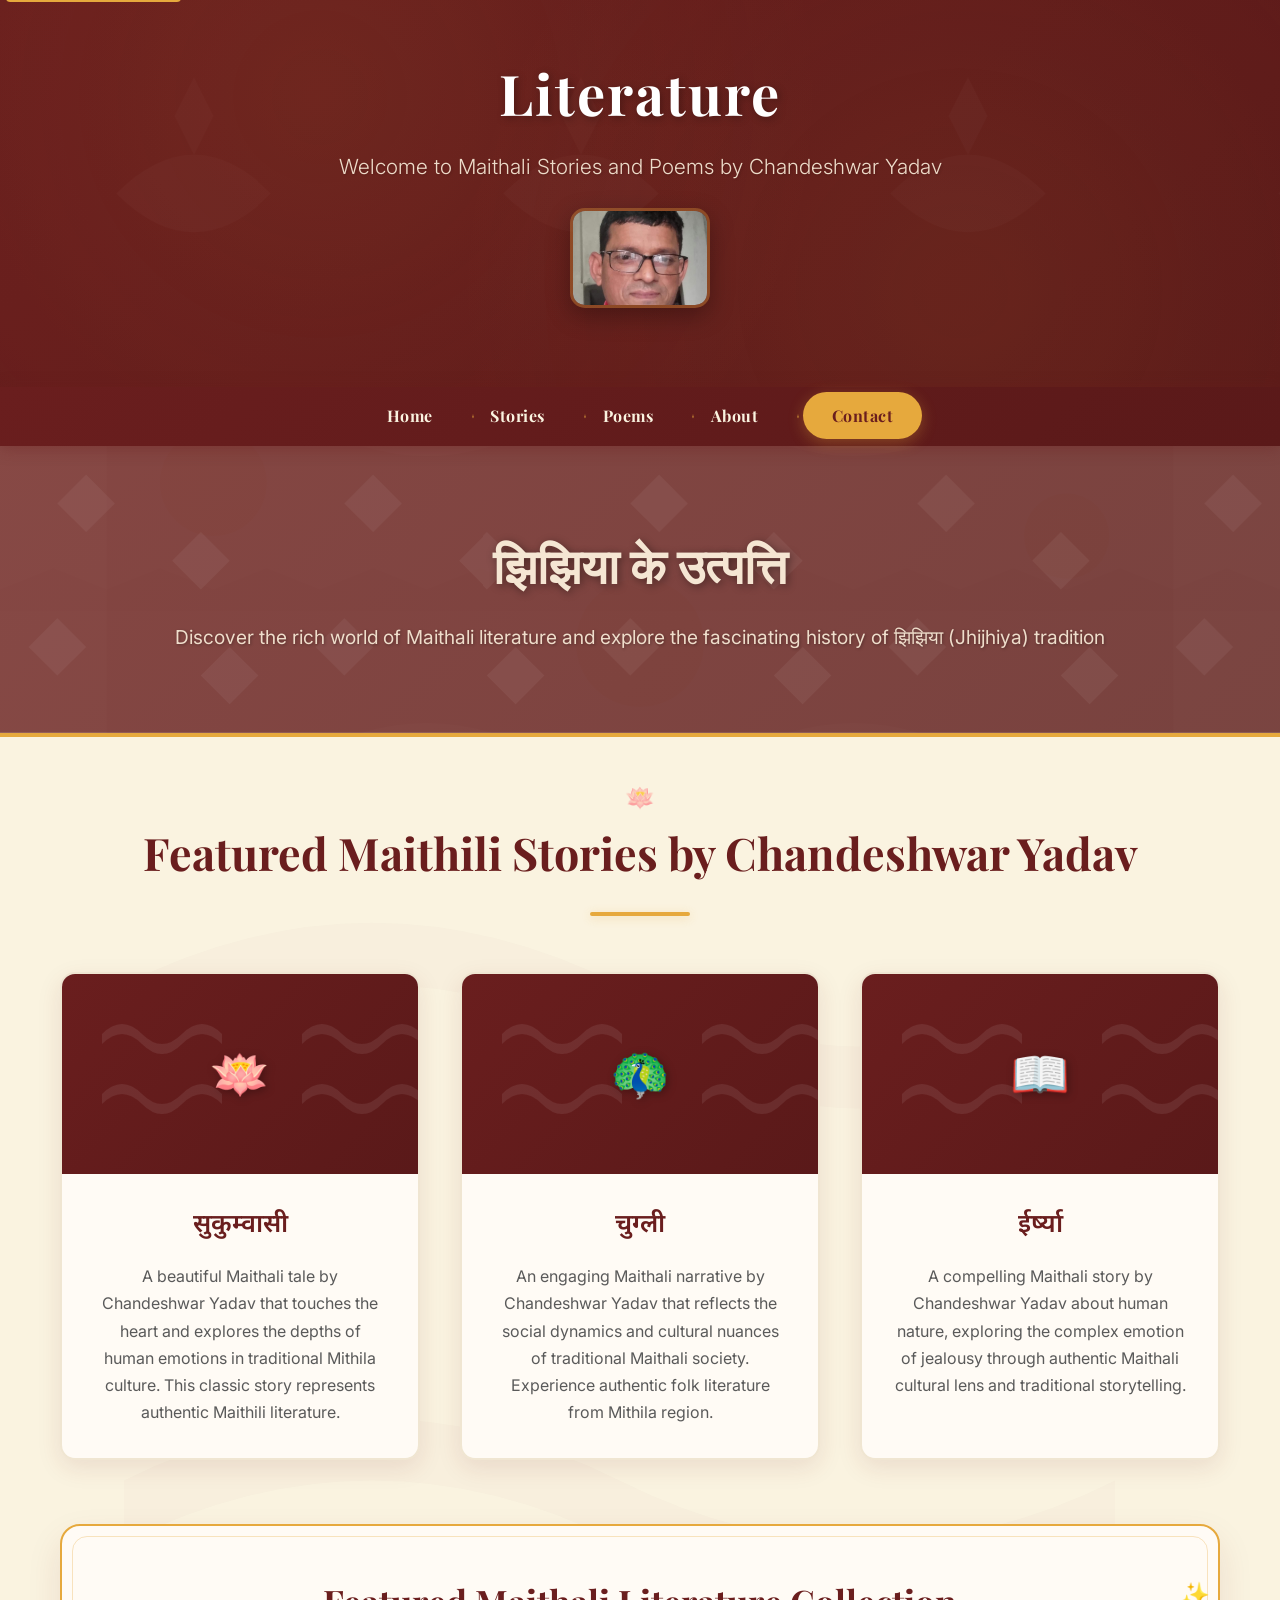
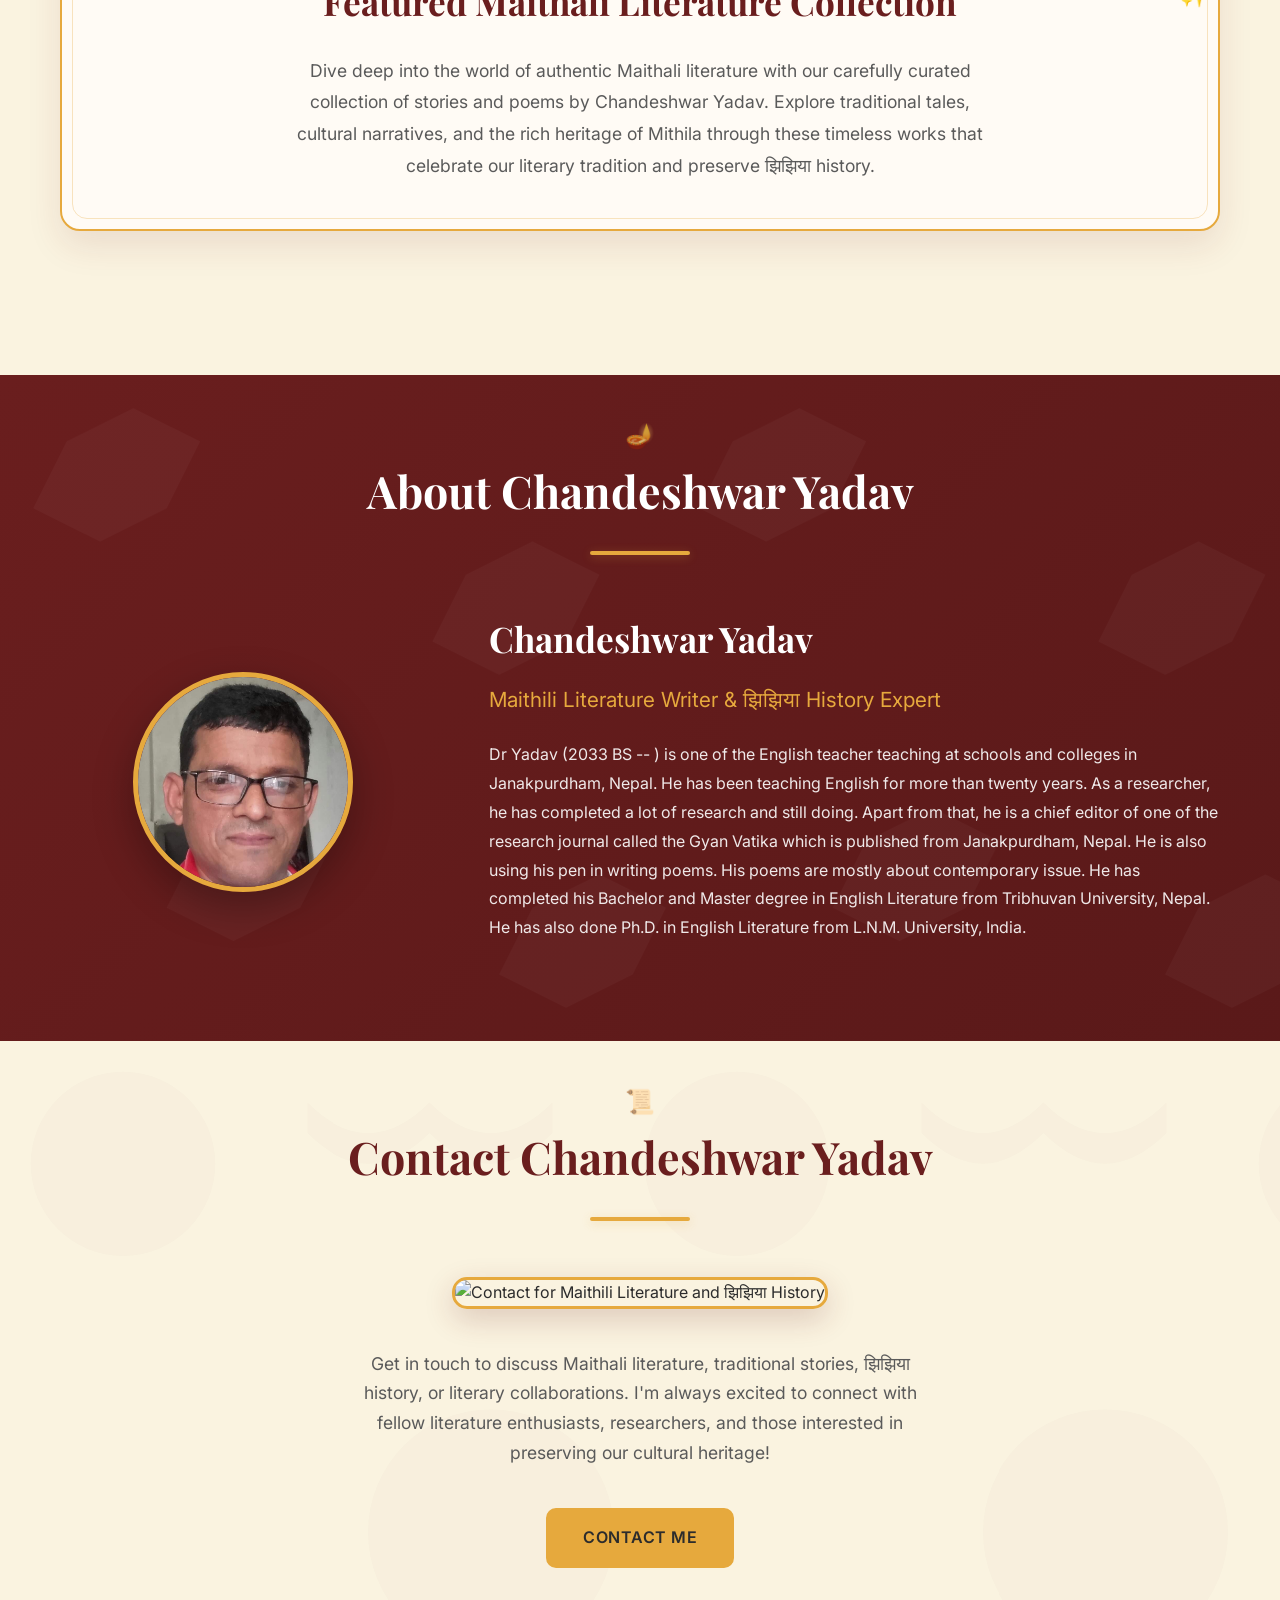
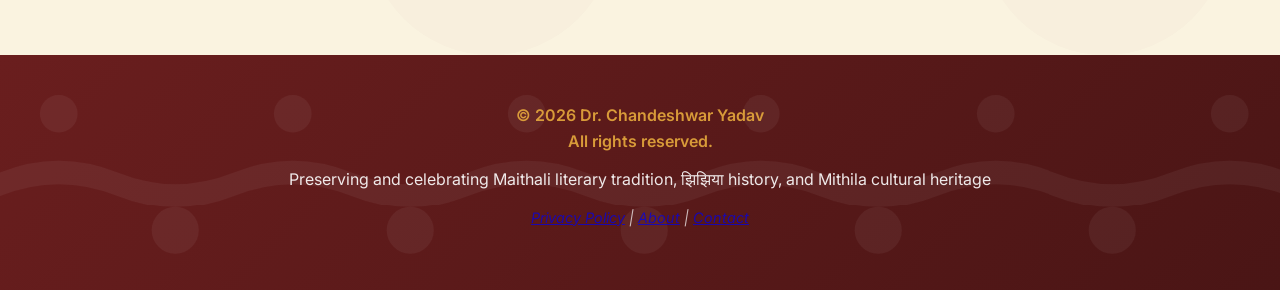
==== index.html @ dc5d3a15 "Update index.html" ====
<!DOCTYPE html>
<html lang="hi" itemscope itemtype="http://schema.org/WebSite">
<head>
    <!-- Basic Meta Tags -->
    <meta charset="UTF-8">
    <meta name="viewport" content="width=device-width, initial-scale=1.0">
    <meta http-equiv="X-UA-Compatible" content="IE=edge">

    <!-- Google AdSense -->
    <script async src="https://pagead2.googlesyndication.com/pagead/js/adsbygoogle.js?client=ca-pub-8076382604735884"
     crossorigin="anonymous"></script>

    <!-- Primary SEO Meta Tags -->
    <title>Dr Chandeshwar Yadav | Maithili Stories & Poems | झिझिया History</title>
    <meta name="title" content="Chandeshwar Yadav | Maithili Stories & Poems | झिझिया History | Literature">
    <meta name="description" content="Discover authentic Maithili literature by Chandeshwar Yadav. Read traditional stories like सुकुम्वासी, चुग्ली, ईर्ष्या and explore झिझिया history. Premium collection of Maithili poems and cultural stories.">
    <meta name="keywords" content="Chandeshwar Yadav, Maithili Stories, Maithili Literature, झिझिया History, Jhijhiya History, Maithili Poems, सुकुम्वासी, चुग्ली, ईर्ष्या, Mithila Culture, Maithili Writer, Traditional Stories, Folk Literature, Maithali Kahani, मैथिली साहित्य, मैथिली कहानी, मैथिली कविता">

    <!-- Author and Copyright -->
    <meta name="author" content="Chandeshwar Yadav">
    <meta name="copyright" content="Chandeshwar Yadav">
    <meta name="robots" content="index, follow, max-image-preview:large, max-snippet:-1, max-video-preview:-1">
    <meta name="googlebot" content="index, follow">

    <!-- Language and Locale -->
    <meta name="language" content="Hindi">
    <meta name="geo.region" content="IN">
    <meta name="geo.country" content="India">
    <meta name="geo.placename" content="Bihar, India">

    <!-- Open Graph / Facebook -->
    <meta property="og:type" content="website">
    <meta property="og:site_name" content="Chandeshwar Yadav Literature">
    <meta property="og:title" content="Chandeshwar Yadav | Maithili Stories & Poems | झिझिया History">
    <meta property="og:description" content="Discover authentic Maithili literature by Chandeshwar Yadav. Read traditional stories like सुकुम्वासी, चुग्ली, ईर्ष्या and explore झिझिया history.">
    <meta property="og:image" content="https://share.google/rVjEuEceTgT7IcbSbw=1200&h=630&fit=crop&crop=face">
    <meta property="og:image:width" content="1200">
    <meta property="og:image:height" content="630">
    <meta property="og:image:alt" content="Chandeshwar Yadav - Maithili Literature Writer">
    <meta property="og:url" content="https://www.rinkuyadav.com.np">
    <meta property="og:locale" content="hi_IN">

    <!-- Twitter Card -->
    <meta name="twitter:card" content="summary_large_image">
    <meta name="twitter:title" content="Chandeshwar Yadav | Maithili Stories & Poems | झिझिया History">
    <meta name="twitter:description" content="Discover authentic Maithili literature by Chandeshwar Yadav. Read traditional stories and explore झिझिया history.">
    <meta name="twitter:image" content="https://images.unsplash.com/photo-1507003211169-0a1dd7228f2d?w=1200&h=630&fit=crop&crop=face">
    <meta name="twitter:image:alt" content="Chandeshwar Yadav - Maithili Literature Writer">

    <!-- Canonical URL — Fixed -->
    <link rel="canonical" href="https://www.rinkuyadav.com.np">

    <!-- Alternate Language — Fixed -->
    <link rel="alternate" hreflang="hi" href="https://www.rinkuyadav.com.np">
    <link rel="alternate" hreflang="en" href="https://www.rinkuyadav.com.np">
    <link rel="alternate" hreflang="x-default" href="https://www.rinkuyadav.com.np">

    <!-- Favicon and Icons -->
    <link rel="icon" type="image/x-icon" href="/favicon.ico">
    <link rel="apple-touch-icon" sizes="180x180" href="/apple-touch-icon.png">
    <link rel="icon" type="image/png" sizes="32x32" href="/favicon-32x32.png">
    <link rel="icon" type="image/png" sizes="16x16" href="/favicon-16x16.png">
    <link rel="manifest" href="/site.webmanifest">

    <!-- Fonts -->
    <link href="https://fonts.googleapis.com/css2?family=Playfair+Display:wght@400;600;700&family=Inter:wght@300;400;600&family=Noto+Sans+Devanagari:wght@400;600;700&display=swap" rel="stylesheet">

    <!-- Stylesheet -->
    <link rel="stylesheet" href="styles.css">

    <!-- Structured Data - JSON-LD -->
    <script type="application/ld+json">
    {
        "@context": "https://schema.org",
        "@type": "Person",
        "name": "Chandeshwar Yadav",
        "jobTitle": "Maithili Literature Writer",
        "description": "Renowned Maithili literature writer and author of traditional stories including सुकुम्वासी, चुग्ली, ईर्ष्या and expert on झिझिया history",
        "url": "https://www.rinkuyadav.com.np",
        "sameAs": [
            "https://www.rinkuyadav.com.np"
        ],
        "knowsAbout": [
            "Maithili Literature",
            "झिझिया History",
            "Mithila Culture",
            "Traditional Stories",
            "Folk Literature"
        ],
        "alumniOf": {
            "@type": "Organization",
            "name": "Literature Studies"
        },
        "nationality": {
            "@type": "Country",
            "name": "India"
        }
    }
    </script>

    <script type="application/ld+json">
    {
        "@context": "https://schema.org",
        "@type": "WebSite",
        "name": "Chandeshwar Yadav Literature",
        "alternateName": "Maithili Stories and Poems",
        "url": "https://www.rinkuyadav.com.np",
        "description": "Authentic Maithili literature, traditional stories, poems and झिझिया history by Chandeshwar Yadav",
        "author": {
            "@type": "Person",
            "name": "Chandeshwar Yadav"
        },
        "inLanguage": ["hi", "en"],
        "about": [
            {
                "@type": "Thing",
                "name": "Maithili Literature"
            },
            {
                "@type": "Thing",
                "name": "झिझिया History"
            },
            {
                "@type": "Thing",
                "name": "Traditional Stories"
            }
        ],
        "potentialAction": {
            "@type": "SearchAction",
            "target": "https://www.rinkuyadav.com.np/search?q={search_term_string}",
            "query-input": "required name=search_term_string"
        }
    }
    </script>

    <script type="application/ld+json">
    {
        "@context": "https://schema.org",
        "@type": "CreativeWork",
        "@id": "https://www.rinkuyadav.com.np/#stories",
        "name": "Maithili Stories Collection",
        "description": "Collection of traditional Maithili stories including सुकुम्वासी, चुग्ली, ईर्ष्या",
        "author": {
            "@type": "Person",
            "name": "Chandeshwar Yadav"
        },
        "inLanguage": "hi",
        "genre": "Literature",
        "about": [
            {
                "@type": "Thing",
                "name": "Maithili Culture"
            },
            {
                "@type": "Thing",
                "name": "Traditional Stories"
            }
        ],
        "hasPart": [
            {
                "@type": "CreativeWork",
                "name": "सुकुम्वासी",
                "description": "Traditional Maithili story exploring human emotions and cultural values"
            },
            {
                "@type": "CreativeWork",
                "name": "चुग्ली",
                "description": "Engaging narrative reflecting Maithali social dynamics and cultural nuances"
            },
            {
                "@type": "CreativeWork",
                "name": "ईर्ष्या",
                "description": "Story about human nature and complex emotions in Maithali cultural context"
            }
        ]
    }
    </script>

    <!-- Google Search Console Verification — Add your real code from search.google.com/search-console -->
    <meta name="google-site-verification" content="YOUR_GOOGLE_VERIFICATION_CODE">

</head>
<body itemscope itemtype="http://schema.org/WebPage">
    <!-- Skip to main content for accessibility -->
    <a href="#main" class="skip-link">Skip to main content</a>

    <header role="banner">
        <div class="container">
            <div class="header-content">
                <h1 itemprop="headline">Literature</h1>
                <p class="subtitle" itemprop="description">Welcome to Maithali Stories and Poems by Chandeshwar Yadav</p>
                <div class="header-image">
                    <img src="author.jpg" alt="Chandeshwar Yadav - Maithili Literature Writer and Author" title="Chandeshwar Yadav - Maithili Stories Author" width="120" height="80">
                </div>
            </div>
        </div>
    </header>

    <nav role="navigation" aria-label="Main Navigation">
        <div class="container">
            <div class="nav-container">
                <ul class="nav-menu" id="navMenu">
                    <li><a href="#home" aria-label="Home - Maithili Literature">Home</a></li>
                    <li><a href="#stories" aria-label="Maithili Stories by Chandeshwar Yadav">Stories</a></li>
                    <li><a href="#poems" aria-label="Maithili Poems and Poetry">Poems</a></li>
                    <li><a href="#about" aria-label="About Chandeshwar Yadav">About</a></li>
                    <li><a href="#contact" aria-label="Contact Chandeshwar Yadav">Contact</a></li>
                </ul>
                <button class="mobile-menu-btn" id="mobileMenuBtn" aria-label="Open mobile menu" aria-expanded="false">☰</button>
            </div>
        </div>
    </nav>

    <main id="main" role="main">
        <section class="hero" id="home" itemscope itemtype="http://schema.org/Article">
            <div class="container">
                <h2 itemprop="headline">झिझिया के उत्पत्ति</h2>
                <p itemprop="description">Discover the rich world of Maithali literature and explore the fascinating history of झिझिया (Jhijhiya) tradition</p>
            </div>
        </section>

        <section class="stories-section" id="stories" itemscope itemtype="http://schema.org/CreativeWork">
            <div class="container">
                <h2 class="section-title" itemprop="name">Featured Maithili Stories by Chandeshwar Yadav</h2>

                <div class="stories-grid" itemprop="hasPart">
                    <article class="story-card" onclick="openStory('sukumvasi')" itemscope itemtype="http://schema.org/CreativeWork">
                        <div class="story-image" role="img" aria-label="सुकुम्वासी Story Illustration">
                            <span aria-hidden="true">🪷</span>
                        </div>
                        <div class="story-content">
                            <h3 class="story-title" itemprop="name">सुकुम्वासी</h3>
                            <p class="story-excerpt" itemprop="description">A beautiful Maithali tale by Chandeshwar Yadav that touches the heart and explores the depths of human emotions in traditional Mithila culture. This classic story represents authentic Maithili literature.</p>
                            <meta itemprop="author" content="Chandeshwar Yadav">
                            <meta itemprop="inLanguage" content="hi">
                        </div>
                    </article>

                    <article class="story-card" onclick="openStory('chugli')" itemscope itemtype="http://schema.org/CreativeWork">
                        <div class="story-image" role="img" aria-label="चुग्ली Story Illustration">
                            <span aria-hidden="true">🦚</span>
                        </div>
                        <div class="story-content">
                            <h3 class="story-title" itemprop="name">चुग्ली</h3>
                            <p class="story-excerpt" itemprop="description">An engaging Maithali narrative by Chandeshwar Yadav that reflects the social dynamics and cultural nuances of traditional Maithali society. Experience authentic folk literature from Mithila region.</p>
                            <meta itemprop="author" content="Chandeshwar Yadav">
                            <meta itemprop="inLanguage" content="hi">
                        </div>
                    </article>

                    <article class="story-card" onclick="openStory('irshya')" itemscope itemtype="http://schema.org/CreativeWork">
                        <div class="story-image" role="img" aria-label="ईर्ष्या Story Illustration">
                            <span aria-hidden="true">📖</span>
                        </div>
                        <div class="story-content">
                            <h3 class="story-title" itemprop="name">ईर्ष्या</h3>
                            <p class="story-excerpt" itemprop="description">A compelling Maithali story by Chandeshwar Yadav about human nature, exploring the complex emotion of jealousy through authentic Maithali cultural lens and traditional storytelling.</p>
                            <meta itemprop="author" content="Chandeshwar Yadav">
                            <meta itemprop="inLanguage" content="hi">
                        </div>
                    </article>
                </div>

                <div class="featured-story" itemscope itemtype="http://schema.org/Article">
                    <h3 itemprop="headline">Featured Maithali Literature Collection</h3>
                    <p itemprop="articleBody">Dive deep into the world of authentic Maithali literature with our carefully curated collection of stories and poems by Chandeshwar Yadav. Explore traditional tales, cultural narratives, and the rich heritage of Mithila through these timeless works that celebrate our literary tradition and preserve झिझिया history.</p>
                    <meta itemprop="author" content="Chandeshwar Yadav">
                    <meta itemprop="datePublished" content="2025-04-26">
                </div>
            </div>
        </section>

        <section class="about-section" id="about" itemscope itemtype="http://schema.org/Person">
            <div class="container">
                <h2 class="section-title">About Chandeshwar Yadav</h2>
                <div class="about-content">
                    <div class="about-image">
                        <img src="author.jpg" alt="Chandeshwar Yadav - Maithili Literature Writer and Author" itemprop="image" width="200" height="200" title="Chandeshwar Yadav - Expert in Maithali Stories and झिझिया History">
                    </div>
                    <div class="about-text">
                        <h3 itemprop="name">Chandeshwar Yadav</h3>
                        <h4 itemprop="jobTitle">Maithili Literature Writer & झिझिया History Expert</h4>
                        <p itemprop="description">Dr Yadav (2033 BS -- ) is one of the English teacher teaching at schools and colleges in Janakpurdham, Nepal. He has been teaching English for more than twenty years. As a researcher, he has completed a lot of research and still doing. Apart from that, he is a chief editor of one of the research journal called the Gyan Vatika which is published from Janakpurdham, Nepal. He is also using his pen in writing poems. His poems are mostly about contemporary issue. He has completed his Bachelor and Master degree in English Literature from Tribhuvan University, Nepal. He has also done Ph.D. in English Literature from L.N.M. University, India.
                        <meta itemprop="knowsAbout" content="Maithili Literature, झिझिया History, Traditional Stories, Mithila Culture">
                        <meta itemprop="nationality" content="Indian">
                    </div>
                </div>
            </div>
        </section>

        <section class="contact-section" id="contact" itemscope itemtype="http://schema.org/ContactPage">
            <div class="container">
                <h2 class="section-title" itemprop="name">Contact Chandeshwar Yadav</h2>
                <div class="contact-content">
                    <div class="contact-image">
                        <img src="https://images.unsplash.com/photo-1544716278-ca5e3f4abd8c?w=150&h=100&fit=crop" alt="Contact for Maithili Literature and झिझिया History" width="150" height="100" title="Get in touch about Maithali Stories">
                    </div>
                    <p itemprop="description">Get in touch to discuss Maithali literature, traditional stories, झिझिया history, or literary collaborations. I'm always excited to connect with fellow literature enthusiasts, researchers, and those interested in preserving our cultural heritage!</p>
                    <div style="margin-top: 2rem;">
                        <!-- IMPORTANT: Replace with your real email address -->
                        <a href="mailto:your-real-email@gmail.com" class="contact-btn" itemprop="email" aria-label="Email Chandeshwar Yadav">Contact Me</a>
                    </div>
                </div>
            </div>
        </section>
    </main>

    <footer role="contentinfo" itemscope itemtype="http://schema.org/WPFooter">
        <div class="container">
            <p itemprop="copyrightHolder">&copy; 2026 Dr. Chandeshwar Yadav <br>All rights reserved.</p>
            <p itemprop="description">Preserving and celebrating Maithali literary tradition, झिझिया history, and Mithila cultural heritage</p>
            <p><a href="/privacy-policy.html">Privacy Policy</a> | <a href="/about.html">About</a> | <a href="/contact.html">Contact</a></p>
        </div>
    </footer>

    <script>
        document.addEventListener('DOMContentLoaded', function() {

            // Mobile menu toggle
            const mobileMenuBtn = document.getElementById('mobileMenuBtn');
            const navMenu = document.getElementById('navMenu');

            if (mobileMenuBtn && navMenu) {
                mobileMenuBtn.addEventListener('click', function(e) {
                    e.preventDefault();
                    e.stopPropagation();
                    navMenu.classList.toggle('active');
                    mobileMenuBtn.innerHTML = navMenu.classList.contains('active') ? '✕' : '☰';
                });

                // Close mobile menu when clicking a nav link
                document.querySelectorAll('.nav-menu a').forEach(link => {
                    link.addEventListener('click', function() {
                        navMenu.classList.remove('active');
                        mobileMenuBtn.innerHTML = '☰';
                    });
                });

                // Close mobile menu when clicking outside
                document.addEventListener('click', function(e) {
                    if (!navMenu.contains(e.target) && !mobileMenuBtn.contains(e.target)) {
                        navMenu.classList.remove('active');
                        mobileMenuBtn.innerHTML = '☰';
                    }
                });
            }

            // Smooth scrolling for navigation links
            document.querySelectorAll('a[href^="#"]').forEach(anchor => {
                anchor.addEventListener('click', function(e) {
                    e.preventDefault();
                    const target = document.querySelector(this.getAttribute('href'));
                    if (target) {
                        window.scrollTo({
                            top: target.offsetTop - 80,
                            behavior: 'smooth'
                        });
                    }
                });
            });

            // Story click handlers
            window.openStory = function(storyId) {
                const stories = {
                    window.location.href = 'sukumvasi.html',
                    'chugli':    { title: 'चुग्ली',    content: 'Full story content coming soon.' },
                    'irshya':    { title: 'ईर्ष्या',   content: 'Full story content coming soon.' }
                };
                const story = stories[storyId];
                if (story) {
                    alert(`Opening "${story.title}"\n\n${story.content}`);
                }
            };

            // Hide nav on scroll down, show on scroll up
            let lastScrollTop = 0;
            const nav = document.querySelector('nav');
            window.addEventListener('scroll', function() {
                const scrollTop = window.pageYOffset || document.documentElement.scrollTop;
                nav.style.transform = (scrollTop > lastScrollTop && scrollTop > 100) ? 'translateY(-100%)' : 'translateY(0)';
                lastScrollTop = scrollTop;
            });

            // Active navigation highlighting
            const sections = document.querySelectorAll('section[id]');
            const navLinks = document.querySelectorAll('.nav-menu a[href^="#"]');

            function highlightActiveSection() {
                const scrollPos = window.scrollY + 100;
                sections.forEach(section => {
                    if (scrollPos >= section.offsetTop && scrollPos < section.offsetTop + section.offsetHeight) {
                        navLinks.forEach(link => {
                            link.classList.remove('active');
                            if (link.getAttribute('href') === `#${section.getAttribute('id')}`) {
                                link.classList.add('active');
                            }
                        });
                    }
                });
            }

            window.addEventListener('scroll', highlightActiveSection);
            highlightActiveSection();
        });
    </script>
</body>
</html>
---- styles.css ----
/* Reset and Base Styles */
* {
    margin: 0;
    padding: 0;
    box-sizing: border-box;
}

/* Skip Link for Accessibility (Hidden by default) */
.skip-link {
    position: absolute;
    top: -40px;
    left: 6px;
    background: #E6A93D;
    color: #6A1E1E;
    padding: 8px;
    text-decoration: none;
    font-weight: bold;
    z-index: 1000;
    border-radius: 4px;
    transition: top 0.3s ease;
}

.skip-link:focus {
    top: 6px;
}

body {
    font-family: 'Inter', 'Lato', sans-serif;
    line-height: 1.6;
    color: #2C2C2C;
    background-color: #FAF3E0;
    min-height: 100vh;
}

.container {
    max-width: 1200px;
    margin: 0 auto;
    padding: 0 20px;
}

/* Header */
header {
    background: linear-gradient(135deg, #6A1E1E 0%, #5a1919 100%);
    color: white;
    padding: 3rem 0;
    text-align: center;
    position: relative;
    overflow: hidden;
}

header::before {
    content: '';
    position: absolute;
    top: 0;
    left: 0;
    right: 0;
    bottom: 0;
    background-image: 
        radial-gradient(circle at 25% 25%, rgba(230, 169, 61, 0.1) 0%, transparent 50%),
        radial-gradient(circle at 75% 75%, rgba(230, 169, 61, 0.1) 0%, transparent 50%),
        url('data:image/svg+xml,<svg xmlns="http://www.w3.org/2000/svg" viewBox="0 0 100 100"><g fill="white" opacity="0.03"><path d="M50,20 L55,30 L50,40 L45,30 Z"/><circle cx="50" cy="50" r="3"/><path d="M30,50 Q50,30 70,50 Q50,70 30,50"/></g></svg>');
    opacity: 0.7;
}

.header-content {
    position: relative;
    z-index: 2;
}

.header-content h1 {
    font-family: 'Playfair Display', 'Merriweather', serif;
    font-size: 3.5rem;
    font-weight: 700;
    margin-bottom: 0.8rem;
    text-shadow: 2px 2px 8px rgba(0,0,0,0.3);
    color: white;
    letter-spacing: 2px;
}

.header-content .subtitle {
    font-size: 1.3rem;
    opacity: 0.95;
    font-weight: 300;
    color: #F5E6D3;
    text-shadow: 1px 1px 3px rgba(0,0,0,0.2);
}

.header-image {
    margin: 1.5rem 0;
}

.header-image img {
    width: 140px;
    height: 100px;
    border-radius: 15px;
    object-fit: cover;
    box-shadow: 0 8px 25px rgba(0,0,0,0.3);
    border: 3px solid rgba(230, 169, 61, 0.3);
    transition: transform 0.3s ease;
}

.header-image img:hover {
    transform: scale(1.05);
    border-color: rgba(230, 169, 61, 0.6);
}

/* Navigation */
nav {
    background: linear-gradient(135deg, #6A1E1E 0%, #5a1919 100%);
    padding: 1rem 0;
    box-shadow: 0 2px 15px rgba(106, 30, 30, 0.4);
    position: sticky;
    top: 0;
    z-index: 100;
    transition: all 0.3s ease;
}

.nav-container {
    display: flex;
    justify-content: center;
    align-items: center;
    position: relative;
    max-width: 1000px;
    margin: 0 auto;
    padding: 0 20px;
}

.nav-menu {
    display: flex;
    list-style: none;
    gap: 0;
    align-items: center;
}

.nav-menu li {
    position: relative;
}

.nav-menu li:not(:last-child)::after {
    content: '';
    position: absolute;
    right: -15px;
    top: 50%;
    transform: translateY(-50%);
    width: 8px;
    height: 8px;
    background-image: url('data:image/svg+xml,<svg xmlns="http://www.w3.org/2000/svg" viewBox="0 0 20 20"><path fill="%23E6A93D" opacity="0.6" d="M10,2 L12,8 L10,14 L8,8 Z"/><circle fill="%23E6A93D" opacity="0.8" cx="10" cy="10" r="2"/></svg>');
    background-size: contain;
    background-repeat: no-repeat;
    background-position: center;
    opacity: 0.7;
}

.nav-menu li a {
    text-decoration: none;
    color: #FAF3E0;
    font-family: 'Playfair Display', serif;
    font-weight: 700;
    padding: 1rem 1.8rem;
    transition: all 0.3s ease;
    position: relative;
    font-size: 1rem;
    letter-spacing: 0.5px;
    border-radius: 0;
}

.nav-menu li a::after {
    content: '';
    position: absolute;
    bottom: 0;
    left: 50%;
    width: 0;
    height: 3px;
    background: linear-gradient(90deg, #E6A93D, #F4B942);
    transition: all 0.3s ease;
    transform: translateX(-50%);
    border-radius: 2px;
}

.nav-menu li a:hover {
    color: #E6A93D;
    background: rgba(230, 169, 61, 0.1);
    transform: translateY(-2px);
}

.nav-menu li a:hover::after {
    width: 80%;
}

.nav-menu li a.active {
    color: #E6A93D;
    position: relative;
}

.nav-menu li a.active::after {
    width: 80%;
    background: linear-gradient(90deg, #F4B942, #E6A93D);
    box-shadow: 0 2px 8px rgba(230, 169, 61, 0.4);
}

/* Contact Button Special Styling */
.nav-menu li:last-child a {
    background: #E6A93D;
    color: #6A1E1E;
    font-weight: 700;
    border-radius: 25px;
    margin-left: 1rem;
    padding: 0.8rem 1.8rem;
    box-shadow: 0 4px 15px rgba(230, 169, 61, 0.3);
    transition: all 0.3s ease;
}

.nav-menu li:last-child a::after {
    display: none;
}

.nav-menu li:last-child a:hover {
    background: #F4B942;
    color: #6A1E1E;
    transform: translateY(-3px);
    box-shadow: 0 8px 25px rgba(230, 169, 61, 0.5);
    filter: brightness(1.1);
}

.mobile-menu-btn {
    display: none;
    background: #E6A93D;
    border: none;
    font-size: 1.5rem;
    cursor: pointer;
    color: #6A1E1E;
    padding: 12px 16px;
    border-radius: 10px;
    box-shadow: 0 4px 15px rgba(230, 169, 61, 0.4);
    position: absolute;
    right: 20px;
    transition: all 0.3s ease;
    font-weight: bold;
}

.mobile-menu-btn:hover {
    background: #F4B942;
    transform: translateY(-2px);
    box-shadow: 0 6px 20px rgba(230, 169, 61, 0.5);
}

/* Hero Section */
.hero {
    background: 
        linear-gradient(135deg, rgba(106, 30, 30, 0.8), rgba(90, 25, 25, 0.8)), 
        url('data:image/svg+xml,<svg xmlns="http://www.w3.org/2000/svg" viewBox="0 0 1200 600"><rect fill="%23FAF3E0" width="1200" height="600"/><g fill="%236A1E1E" opacity="0.05"><path d="M100,150 Q200,100 300,150 Q400,200 500,150 Q600,100 700,150 Q800,200 900,150 Q1000,100 1100,150 L1100,450 Q1000,500 900,450 Q800,400 700,450 Q600,500 500,450 Q400,400 300,450 Q200,500 100,450 Z"/></g><g fill="%23E6A93D" opacity="0.08"><circle cx="200" cy="200" r="50"/><circle cx="600" cy="350" r="60"/><circle cx="1000" cy="250" r="40"/></g><g fill="%236A1E1E" opacity="0.03"><path d="M0,300 L50,280 L100,300 L150,280 L200,300 L250,280 L300,300 L350,280 L400,300 L450,280 L500,300 L550,280 L600,300 L650,280 L700,300 L750,280 L800,300 L850,280 L900,300 L950,280 L1000,300 L1050,280 L1100,300 L1150,280 L1200,300 L1200,320 L0,320 Z"/></g></svg>');
    background-size: cover;
    background-position: center;
    padding: 5rem 0;
    text-align: center;
    color: white;
    position: relative;
    border-bottom: 4px solid #E6A93D;
}

.hero::before {
    content: '';
    position: absolute;
    top: 0;
    left: 0;
    right: 0;
    bottom: 0;
    background: url('data:image/svg+xml,<svg xmlns="http://www.w3.org/2000/svg" viewBox="0 0 100 100"><g fill="white" opacity="0.05"><path d="M20,20 L30,10 L40,20 L30,30 Z M60,40 L70,30 L80,40 L70,50 Z M10,70 L20,60 L30,70 L20,80 Z M70,80 L80,70 L90,80 L80,90 Z"/></g></svg>');
    animation: floatPattern 8s ease-in-out infinite;
}

@keyframes floatPattern {
    0%, 100% { transform: translateY(0px) scale(1); }
    50% { transform: translateY(-5px) scale(1.02); }
}

.hero h2 {
    font-family: 'Playfair Display', 'Merriweather', serif;
    font-size: 3rem;
    margin-bottom: 1.2rem;
    text-shadow: 2px 2px 8px rgba(0,0,0,0.4);
    position: relative;
    z-index: 2;
    color: #F5E6D3;
}

.hero p {
    font-size: 1.2rem;
    opacity: 0.95;
    text-shadow: 1px 1px 3px rgba(0,0,0,0.3);
    position: relative;
    z-index: 2;
    color: #F5E6D3;
}

/* Stories Section */
.stories-section {
    padding: 5rem 0;
    background: #FAF3E0;
    position: relative;
}

.stories-section::before {
    content: '';
    position: absolute;
    top: 0;
    left: 0;
    right: 0;
    bottom: 0;
    background: url('data:image/svg+xml,<svg xmlns="http://www.w3.org/2000/svg" viewBox="0 0 100 100"><g fill="%236A1E1E" opacity="0.02"><path d="M10,20 Q30,10 50,20 Q70,30 90,20 L90,25 Q70,35 50,25 Q30,15 10,25 Z"/><path d="M10,60 Q30,50 50,60 Q70,70 90,60 L90,65 Q70,75 50,65 Q30,55 10,65 Z"/></g></svg>');
}

.section-title {
    font-family: 'Playfair Display', 'Merriweather', serif;
    font-size: 2.8rem;
    text-align: center;
    margin-bottom: 3.5rem;
    color: #6A1E1E;
    position: relative;
    z-index: 2;
}

.section-title::after {
    content: '';
    display: block;
    width: 100px;
    height: 4px;
    background: #E6A93D;
    margin: 1.5rem auto;
    border-radius: 2px;
    box-shadow: 0 2px 10px rgba(230, 169, 61, 0.3);
}

.section-title::before {
    content: '🪷';
    position: absolute;
    left: 50%;
    transform: translateX(-50%);
    top: -40px;
    font-size: 1.5rem;
    opacity: 0.7;
}

.stories-grid {
    display: grid;
    grid-template-columns: repeat(auto-fit, minmax(320px, 1fr));
    gap: 2.5rem;
    margin-bottom: 4rem;
    position: relative;
    z-index: 2;
}

.story-card {
    background: #FFFBF5;
    border-radius: 15px;
    overflow: hidden;
    box-shadow: 0 8px 25px rgba(106, 30, 30, 0.1);
    transition: all 0.4s ease;
    cursor: pointer;
    position: relative;
    border: 2px solid #F0E6D2;
    opacity: 1;
    transform: translateY(0);
}

.story-card::before {
    content: '';
    position: absolute;
    top: 0;
    left: 0;
    right: 0;
    bottom: 0;
    background: linear-gradient(135deg, rgba(230, 169, 61, 0.05), rgba(106, 30, 30, 0.05));
    opacity: 0;
    transition: opacity 0.3s ease;
    z-index: 1;
}

.story-card:hover::before {
    opacity: 1;
}

.story-card:hover {
    transform: translateY(-10px);
    box-shadow: 0 15px 35px rgba(106, 30, 30, 0.2);
    border-color: #E6A93D;
}

.story-image {
    width: 100%;
    height: 200px;
    background: linear-gradient(135deg, #6A1E1E 0%, #5a1919 100%);
    display: flex;
    align-items: center;
    justify-content: center;
    color: #E6A93D;
    font-size: 2.5rem;
    position: relative;
    overflow: hidden;
}

.story-image::before {
    content: '';
    position: absolute;
    top: 0;
    left: 0;
    right: 0;
    bottom: 0;
    background: url('data:image/svg+xml,<svg xmlns="http://www.w3.org/2000/svg" viewBox="0 0 100 100"><g fill="white" opacity="0.08"><path d="M20,30 Q30,20 40,30 Q50,40 60,30 Q70,20 80,30 L80,35 Q70,25 60,35 Q50,45 40,35 Q30,25 20,35 Z"/><path d="M20,60 Q30,50 40,60 Q50,70 60,60 Q70,50 80,60 L80,65 Q70,55 60,65 Q50,75 40,65 Q30,55 20,65 Z"/></g></svg>');
    animation: traditionalPattern 6s linear infinite;
}

@keyframes traditionalPattern {
    0% { transform: translateX(0); }
    100% { transform: translateX(100px); }
}

.story-content {
    padding: 2rem;
    position: relative;
    z-index: 2;
}

.story-title {
    font-family: 'Noto Sans Devanagari', 'Playfair Display', serif;
    font-size: 1.6rem;
    color: #6A1E1E;
    margin-bottom: 1rem;
    text-align: center;
    font-weight: 600;
}

.story-excerpt {
    color: #5A5A5A;
    font-size: 1rem;
    line-height: 1.7;
    text-align: center;
    font-weight: 400;
}

/* Cultural Icons for Stories */
.story-card:nth-child(1) .story-image::after {
    content: '🪷'; /* Lotus for first story */
}

.story-card:nth-child(2) .story-image::after {
    content: '🦚'; /* Peacock for second story */
}

.story-card:nth-child(3) .story-image::after {
    content: '📖'; /* Book for third story */
}

.story-image::after {
    position: absolute;
    font-size: 3rem;
    z-index: 2;
    filter: drop-shadow(2px 2px 4px rgba(0,0,0,0.3));
}

/* Featured Story */
.featured-story {
    background: #FFFBF5;
    padding: 3rem;
    border-radius: 20px;
    margin: 4rem 0;
    text-align: center;
    border: 2px solid #E6A93D;
    box-shadow: 0 15px 35px rgba(106, 30, 30, 0.1);
    position: relative;
    z-index: 2;
}

.featured-story::before {
    content: '';
    position: absolute;
    top: 10px;
    left: 10px;
    right: 10px;
    bottom: 10px;
    border: 1px solid rgba(230, 169, 61, 0.3);
    border-radius: 15px;
    pointer-events: none;
}

.featured-story h3 {
    font-family: 'Playfair Display', 'Merriweather', serif;
    font-size: 2.2rem;
    color: #6A1E1E;
    margin-bottom: 1.5rem;
    position: relative;
}

.featured-story h3::after {
    content: '✨';
    position: absolute;
    right: -40px;
    top: 0;
    font-size: 1.5rem;
    color: #E6A93D;
    animation: sparkle 2s ease-in-out infinite;
}

@keyframes sparkle {
    0%, 100% { opacity: 1; transform: scale(1) rotate(0deg); }
    50% { opacity: 0.7; transform: scale(1.1) rotate(10deg); }
}

.featured-story p {
    color: #5A5A5A;
    font-size: 1.1rem;
    line-height: 1.8;
    max-width: 700px;
    margin: 0 auto;
}

/* About Section */
.about-section {
    background: linear-gradient(135deg, #6A1E1E 0%, #5a1919 100%);
    padding: 5rem 0;
    color: white;
    position: relative;
}

.about-section::before {
    content: '';
    position: absolute;
    top: 0;
    left: 0;
    right: 0;
    bottom: 0;
    background: url('data:image/svg+xml,<svg xmlns="http://www.w3.org/2000/svg" viewBox="0 0 100 100"><g fill="white" opacity="0.03"><path d="M10,10 L20,5 L30,10 L25,20 L15,25 L5,20 Z M70,30 L80,25 L90,30 L85,40 L75,45 L65,40 Z M30,70 L40,65 L50,70 L45,80 L35,85 L25,80 Z M80,80 L90,75 L100,80 L95,90 L85,95 L75,90 Z"/></g></svg>');
}

.about-section .section-title {
    color: white;
    position: relative;
    z-index: 2;
}

.about-section .section-title::after {
    background: #E6A93D;
}

.about-section .section-title::before {
    content: '🪔';
    color: #E6A93D;
}

.about-content {
    display: grid;
    grid-template-columns: 1fr 2fr;
    gap: 4rem;
    align-items: center;
    position: relative;
    z-index: 2;
}

.about-image {
    text-align: center;
}

.about-image img {
    width: 220px;
    height: 220px;
    border-radius: 50%;
    object-fit: cover;
    box-shadow: 0 15px 40px rgba(0,0,0,0.3);
    border: 5px solid #E6A93D;
    transition: transform 0.3s ease;
}

.about-image img:hover {
    transform: scale(1.05);
}

.about-text h3 {
    font-family: 'Playfair Display', 'Merriweather', serif;
    font-size: 2.2rem;
    color: white;
    margin-bottom: 1rem;
}

.about-text h4 {
    color: #E6A93D;
    font-size: 1.3rem;
    margin-bottom: 1.5rem;
    font-weight: 400;
}

.about-text p {
    color: rgba(255,255,255,0.9);
    line-height: 1.8;
    margin-bottom: 1.2rem;
    font-size: 1rem;
}

/* Contact Section */
.contact-section {
    background: #FAF3E0;
    padding: 5rem 0;
    position: relative;
}

.contact-section::before {
    content: '';
    position: absolute;
    top: 0;
    left: 0;
    right: 0;
    bottom: 0;
    background: url('data:image/svg+xml,<svg xmlns="http://www.w3.org/2000/svg" viewBox="0 0 100 100"><g fill="%236A1E1E" opacity="0.02"><circle cx="20" cy="20" r="15"/><circle cx="80" cy="80" r="20"/><path d="M50,10 Q60,20 70,10 Q80,20 90,10 L90,15 Q80,25 70,15 Q60,25 50,15 Z"/></g></svg>');
}

.contact-content {
    text-align: center;
    max-width: 600px;
    margin: 0 auto;
    position: relative;
    z-index: 2;
}

.contact-section .section-title::before {
    content: '📜';
    color: #6A1E1E;
}

.contact-image {
    margin-bottom: 2.5rem;
}

.contact-image img {
    width: 180px;
    height: 120px;
    border-radius: 15px;
    object-fit: cover;
    box-shadow: 0 10px 30px rgba(106, 30, 30, 0.2);
    border: 3px solid #E6A93D;
}

.contact-content p {
    font-size: 1.1rem;
    color: #5A5A5A;
    line-height: 1.7;
    margin-bottom: 2.5rem;
}

.contact-btn {
    background: #E6A93D;
    color: #2C2C2C;
    padding: 15px 35px;
    text-decoration: none;
    border-radius: 10px;
    display: inline-block;
    transition: all 0.3s ease;
    font-weight: 600;
    font-size: 1rem;
    text-transform: uppercase;
    letter-spacing: 0.5px;
    position: relative;
    overflow: hidden;
    border: 2px solid #E6A93D;
}

.contact-btn::before {
    content: '';
    position: absolute;
    top: 0;
    left: -100%;
    width: 100%;
    height: 100%;
    background: #6A1E1E;
    transition: left 0.3s ease;
    z-index: -1;
}

.contact-btn:hover::before {
    left: 0;
}

.contact-btn:hover {
    color: white;
    transform: translateY(-3px);
    box-shadow: 0 10px 25px rgba(230, 169, 61, 0.4);
}

/* Footer */
footer {
    background: linear-gradient(135deg, #6A1E1E 0%, #4a1515 100%);
    color: white;
    text-align: center;
    padding: 3rem 0;
    position: relative;
}

footer::before {
    content: '';
    position: absolute;
    top: 0;
    left: 0;
    right: 0;
    bottom: 0;
    background: url('data:image/svg+xml,<svg xmlns="http://www.w3.org/2000/svg" viewBox="0 0 100 100"><g fill="white" opacity="0.05"><path d="M0,50 Q25,40 50,50 Q75,60 100,50 L100,60 Q75,70 50,60 Q25,50 0,60 Z"/><circle cx="25" cy="25" r="8"/><circle cx="75" cy="75" r="10"/></g></svg>');
}

footer p {
    margin-bottom: 0.8rem;
    opacity: 0.9;
    position: relative;
    z-index: 2;
}

footer p:first-child {
    font-weight: 600;
    color: #E6A93D;
}

footer p:last-child {
    opacity: 0.7;
    font-size: 0.9rem;
    font-style: italic;
}

/* Responsive Design */
@media (max-width: 768px) {
    .header-content h1 {
        font-size: 2.5rem;
        letter-spacing: 1px;
    }

    .header-content .subtitle {
        font-size: 1.1rem;
    }

    .nav-container {
        justify-content: space-between;
        align-items: center;
        position: relative;
    }

    .nav-menu {
        display: none;
        flex-direction: column;
        position: absolute;
        top: 100%;
        left: 0;
        right: 0;
        background: linear-gradient(135deg, #6A1E1E 0%, #5a1919 100%);
        box-shadow: 0 4px 20px rgba(106, 30, 30, 0.4);
        padding: 1rem 0;
        gap: 0;
        border-radius: 0 0 15px 15px;
        z-index: 1000;
    }

    .nav-menu.active {
        display: flex !important;
    }

    .nav-menu li {
        width: 100%;
    }

    .nav-menu li:not(:last-child)::after {
        display: none;
    }

    .nav-menu li a {
        padding: 1rem 2rem;
        border-bottom: 1px solid rgba(230, 169, 61, 0.1);
        display: block;
        width: 100%;
        text-align: left;
    }

    .nav-menu li a:hover {
        background: rgba(230, 169, 61, 0.1);
        transform: none;
    }

    .nav-menu li:last-child a {
        margin: 1rem 2rem 0.5rem;
        border-bottom: none;
        border-radius: 25px;
        text-align: center;
        width: auto;
    }

    .mobile-menu-btn {
        display: block;
        z-index: 1001;
    }

    .stories-grid {
        grid-template-columns: 1fr;
        gap: 2rem;
    }

    .about-content {
        grid-template-columns: 1fr;
        text-align: center;
        gap: 3rem;
    }

    .hero h2 {
        font-size: 2.2rem;
    }

    .section-title {
        font-size: 2.2rem;
    }

    .story-title {
        font-size: 1.4rem;
    }

    .container {
        padding: 0 15px;
    }

    .featured-story {
        padding: 2rem;
        margin: 2rem 0;
    }

    .featured-story h3::after {
        right: -25px;
        font-size: 1.2rem;
    }
}

@media (max-width: 480px) {
    .header-content h1 {
        font-size: 2rem;
    }

    .hero h2 {
        font-size: 1.8rem;
    }

    .section-title {
        font-size: 1.8rem;
    }

    .stories-section,
    .about-section,
    .contact-section {
        padding: 3rem 0;
    }

    .story-card {
        margin: 0 10px;
    }

    .about-image img {
        width: 180px;
        height: 180px;
    }

    .stories-grid {
        grid-template-columns: 1fr;
        gap: 1.5rem;
    }

    .section-title::before {
        top: -30px;
        font-size: 1.2rem;
    }
}

/* Animations */
@keyframes fadeInUp {
    from {
        opacity: 0;
        transform: translateY(40px);
    }
    to {
        opacity: 1;
        transform: translateY(0);
    }
}

@keyframes slideInLeft {
    from {
        opacity: 0;
        transform: translateX(-40px);
    }
    to {
        opacity: 1;
        transform: translateX(0);
    }
}

@keyframes slideInRight {
    from {
        opacity: 0;
        transform: translateX(40px);
    }
    to {
        opacity: 1;
        transform: translateX(0);
    }
}

.story-card {
    animation: fadeInUp 0.8s ease forwards;
}

.story-card:nth-child(1) { animation-delay: 0.1s; }
.story-card:nth-child(2) { animation-delay: 0.2s; }
.story-card:nth-child(3) { animation-delay: 0.3s; }

/* Section fade-in animation */
section {
    opacity: 1;
    transform: translateY(0);
    transition: all 0.8s ease;
}

section.fade-in {
    opacity: 0;
    transform: translateY(30px);
}

section.visible {
    opacity: 1;
    transform: translateY(0);
}

/* Scroll animations */
.about-image {
    opacity: 1;
    transform: translateX(0);
}

.about-text {
    opacity: 1;
    transform: translateX(0);
}

/* Custom scrollbar */
::-webkit-scrollbar {
    width: 8px;
}

::-webkit-scrollbar-track {
    background: #F0E6D2;
}

::-webkit-scrollbar-thumb {
    background: #E6A93D;
    border-radius: 4px;
}

::-webkit-scrollbar-thumb:hover {
    background: #D4941F;
}

/* Selection color */
::selection {
    background: #E6A93D;
    color: #2C2C2C;
}

::-moz-selection {
    background: #E6A93D;
    color: #2C2C2C;
}
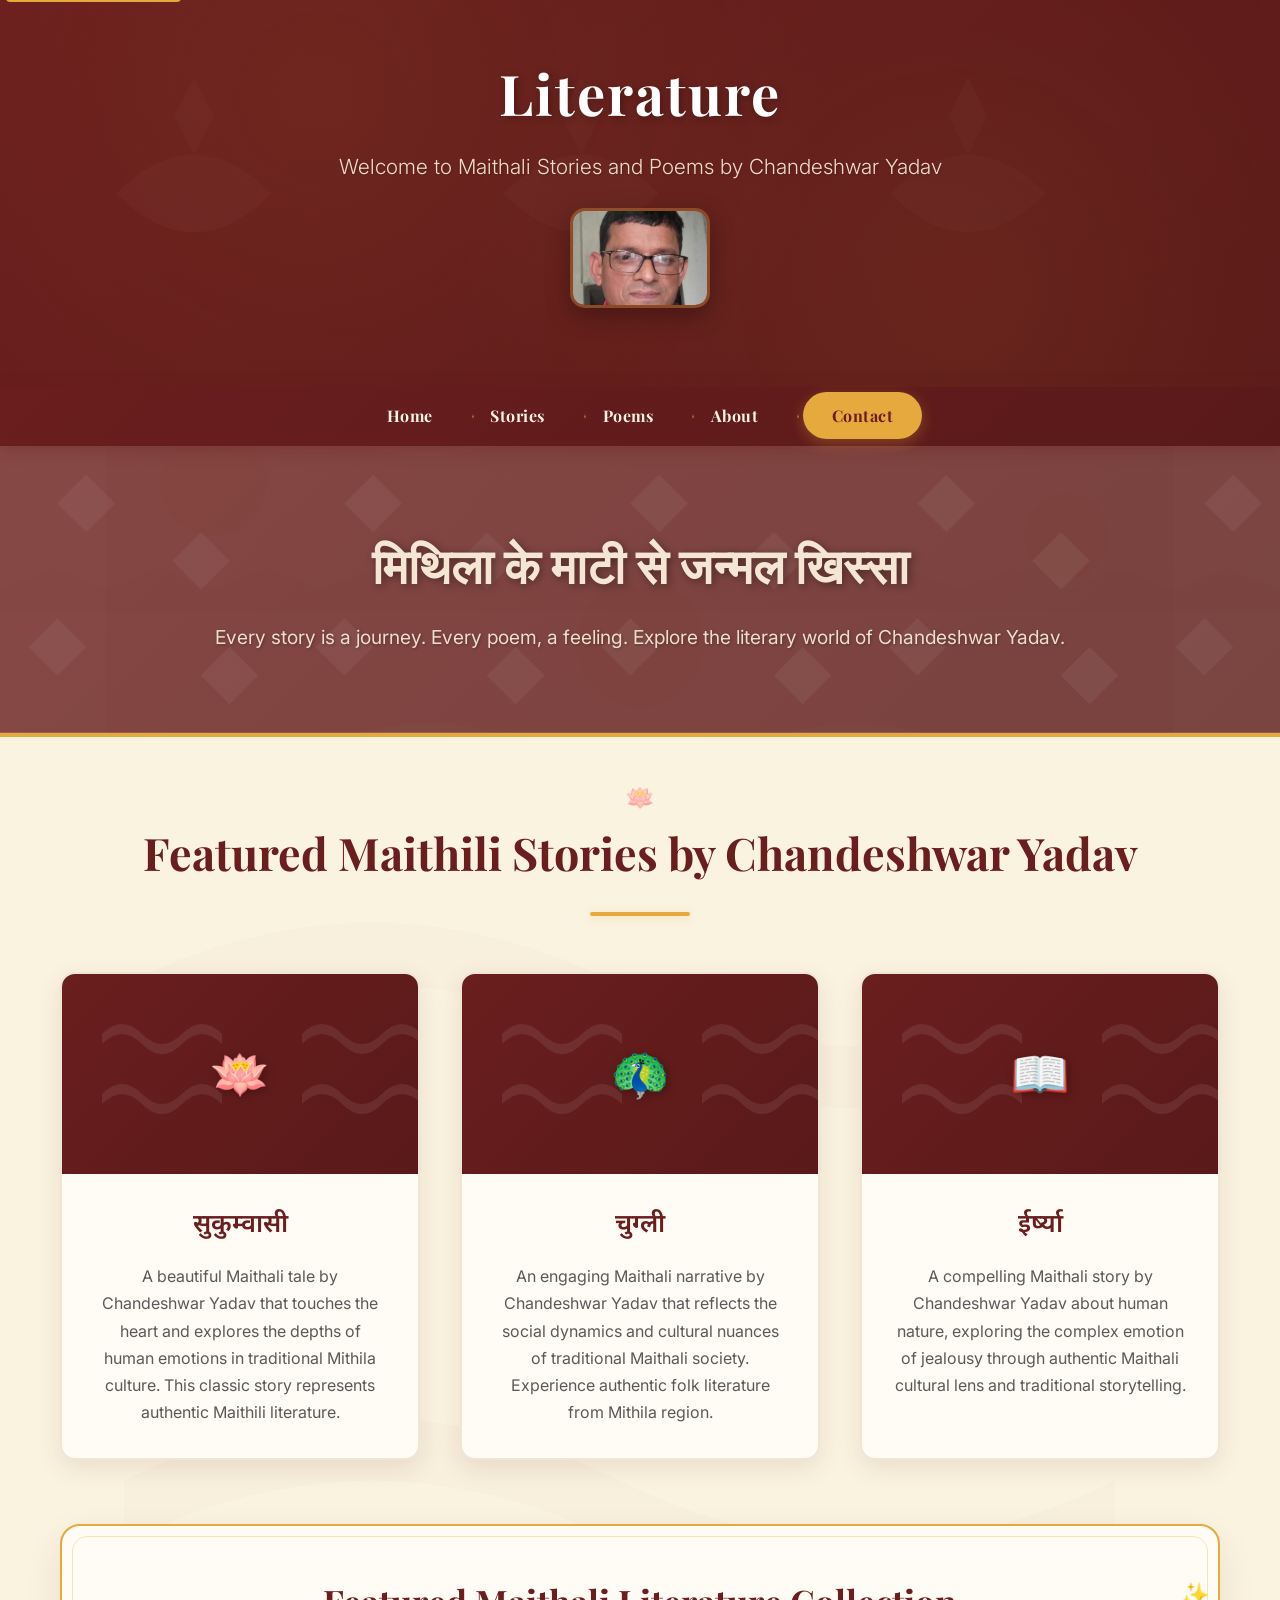
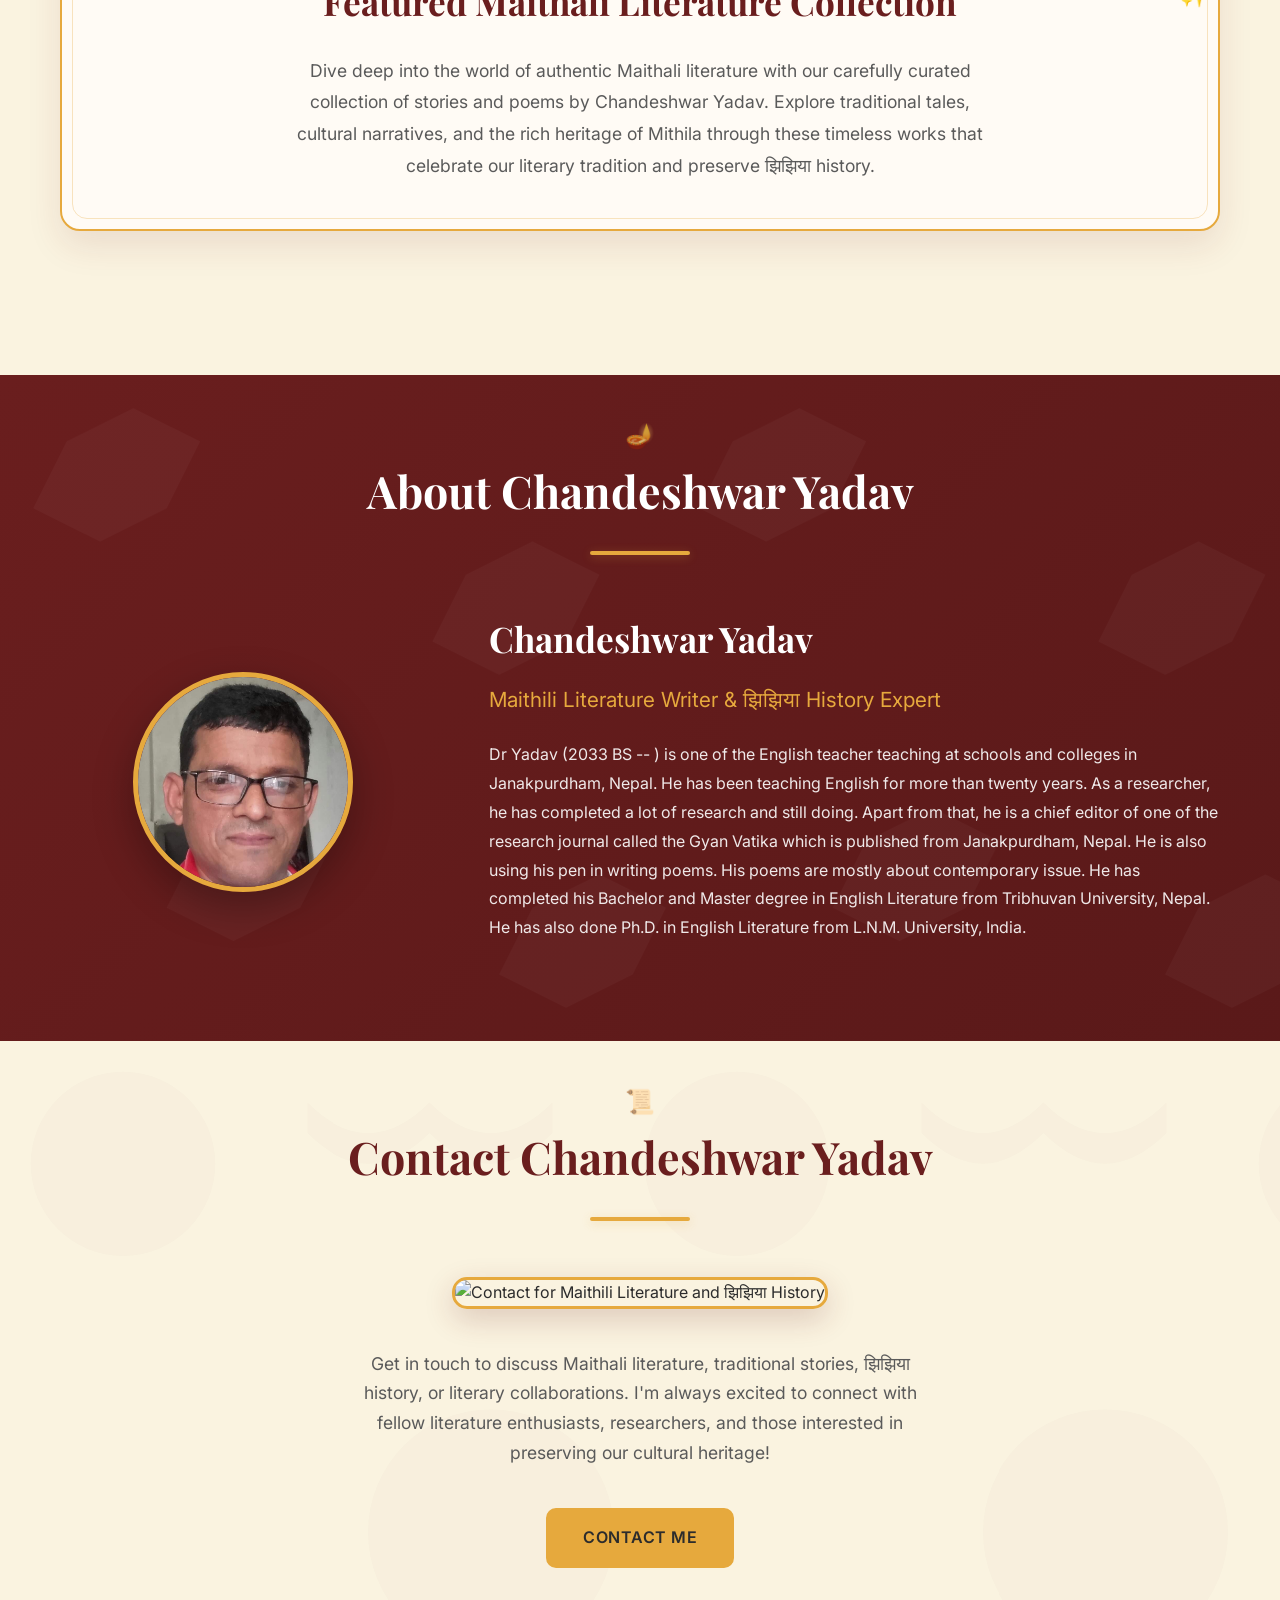
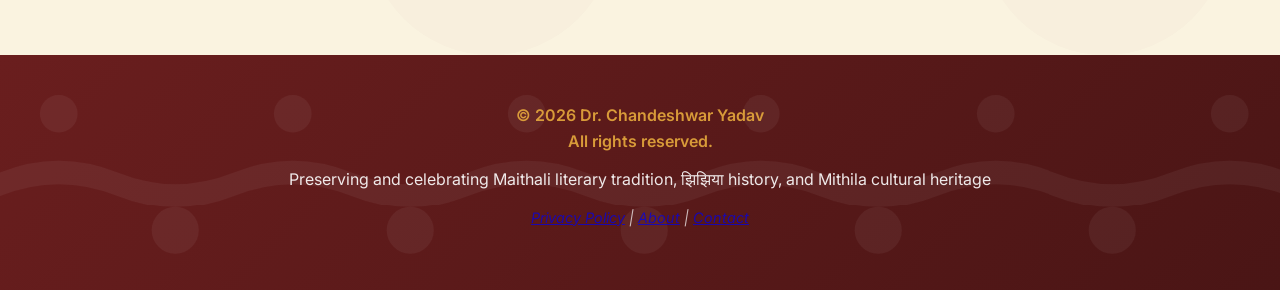
==== commit 9f09ed9c: "Update index.html" ====
--- a/index.html
+++ b/index.html
@@ -11,8 +11,8 @@
      crossorigin="anonymous"></script>
 
     <!-- Primary SEO Meta Tags -->
-    <title>Dr Chandeshwar Yadav | Maithili Stories & Poems | झिझिया History</title>
-    <meta name="title" content="Chandeshwar Yadav | Maithili Stories & Poems | झिझिया History | Literature">
+    <title>Dr Chandeshwar Yadav | Maithili Stories & Poems </title>
+    <meta name="title" content="Chandeshwar Yadav | Maithili Stories & Poems | Literature">
     <meta name="description" content="Discover authentic Maithili literature by Chandeshwar Yadav. Read traditional stories like सुकुम्वासी, चुग्ली, ईर्ष्या and explore झिझिया history. Premium collection of Maithili poems and cultural stories.">
     <meta name="keywords" content="Chandeshwar Yadav, Maithili Stories, Maithili Literature, झिझिया History, Jhijhiya History, Maithili Poems, सुकुम्वासी, चुग्ली, ईर्ष्या, Mithila Culture, Maithili Writer, Traditional Stories, Folk Literature, Maithali Kahani, मैथिली साहित्य, मैथिली कहानी, मैथिली कविता">
 
@@ -214,8 +214,10 @@
     <main id="main" role="main">
         <section class="hero" id="home" itemscope itemtype="http://schema.org/Article">
             <div class="container">
-                <h2 itemprop="headline">झिझिया के उत्पत्ति</h2>
-                <p itemprop="description">Discover the rich world of Maithali literature and explore the fascinating history of झिझिया (Jhijhiya) tradition</p>
+                <h2 itemprop="headline">मिथिला के माटी से जन्मल खिस्सा</h2>
+                <p itemprop="description">Every story is a journey.
+Every poem, a feeling.
+Explore the literary world of Chandeshwar Yadav.</p>
             </div>
         </section>
 
@@ -360,17 +362,18 @@
             });
 
             // Story click handlers
-            window.openStory = function(storyId) {
-                const stories = {
-                    window.location.href = 'sukumvasi.html',
-                    'chugli':    { title: 'चुग्ली',    content: 'Full story content coming soon.' },
-                    'irshya':    { title: 'ईर्ष्या',   content: 'Full story content coming soon.' }
-                };
-                const story = stories[storyId];
-                if (story) {
-                    alert(`Opening "${story.title}"\n\n${story.content}`);
-                }
-            };
+window.openStory = function(storyId) {
+    const stories = {
+        'sukumvasi': { url: 'sukumvasi.html' },
+        'chugli':    { url: 'chugli.html' },
+        'irshya':    { url: 'irshya.html' }
+    };
+
+    const story = stories[storyId];
+    if (story) {
+        window.location.href = story.url;
+    }
+};
 
             // Hide nav on scroll down, show on scroll up
             let lastScrollTop = 0;
--- a/styles.css
+++ b/styles.css
@@ -374,6 +374,7 @@
     opacity: 0;
     transition: opacity 0.3s ease;
     z-index: 1;
+pointer-events: none; 
 }
 
 .story-card:hover::before {
@@ -965,4 +966,37 @@
 ::-moz-selection {
     background: #E6A93D;
     color: #2C2C2C;
+}
+
+/* ===== Story Page Fixes ===== */
+
+/* Lift stats bar above the card overlay */
+.story-stats-bar {
+    position: relative;
+    z-index: 10;
+    pointer-events: auto;
+}
+
+/* Make like button and share icons fully tappable */
+.like-btn {
+    position: relative;
+    z-index: 11;
+    pointer-events: auto !important;
+    touch-action: manipulation;
+    -webkit-tap-highlight-color: rgba(224, 85, 85, 0.2);
+    cursor: pointer;
+}
+
+.share-icons a,
+#copyLinkBtn {
+    position: relative;
+    z-index: 11;
+    pointer-events: auto !important;
+    touch-action: manipulation;
+}
+
+/* Story page body background fix */
+.story-body {
+    position: relative;
+    z-index: 2;
 }
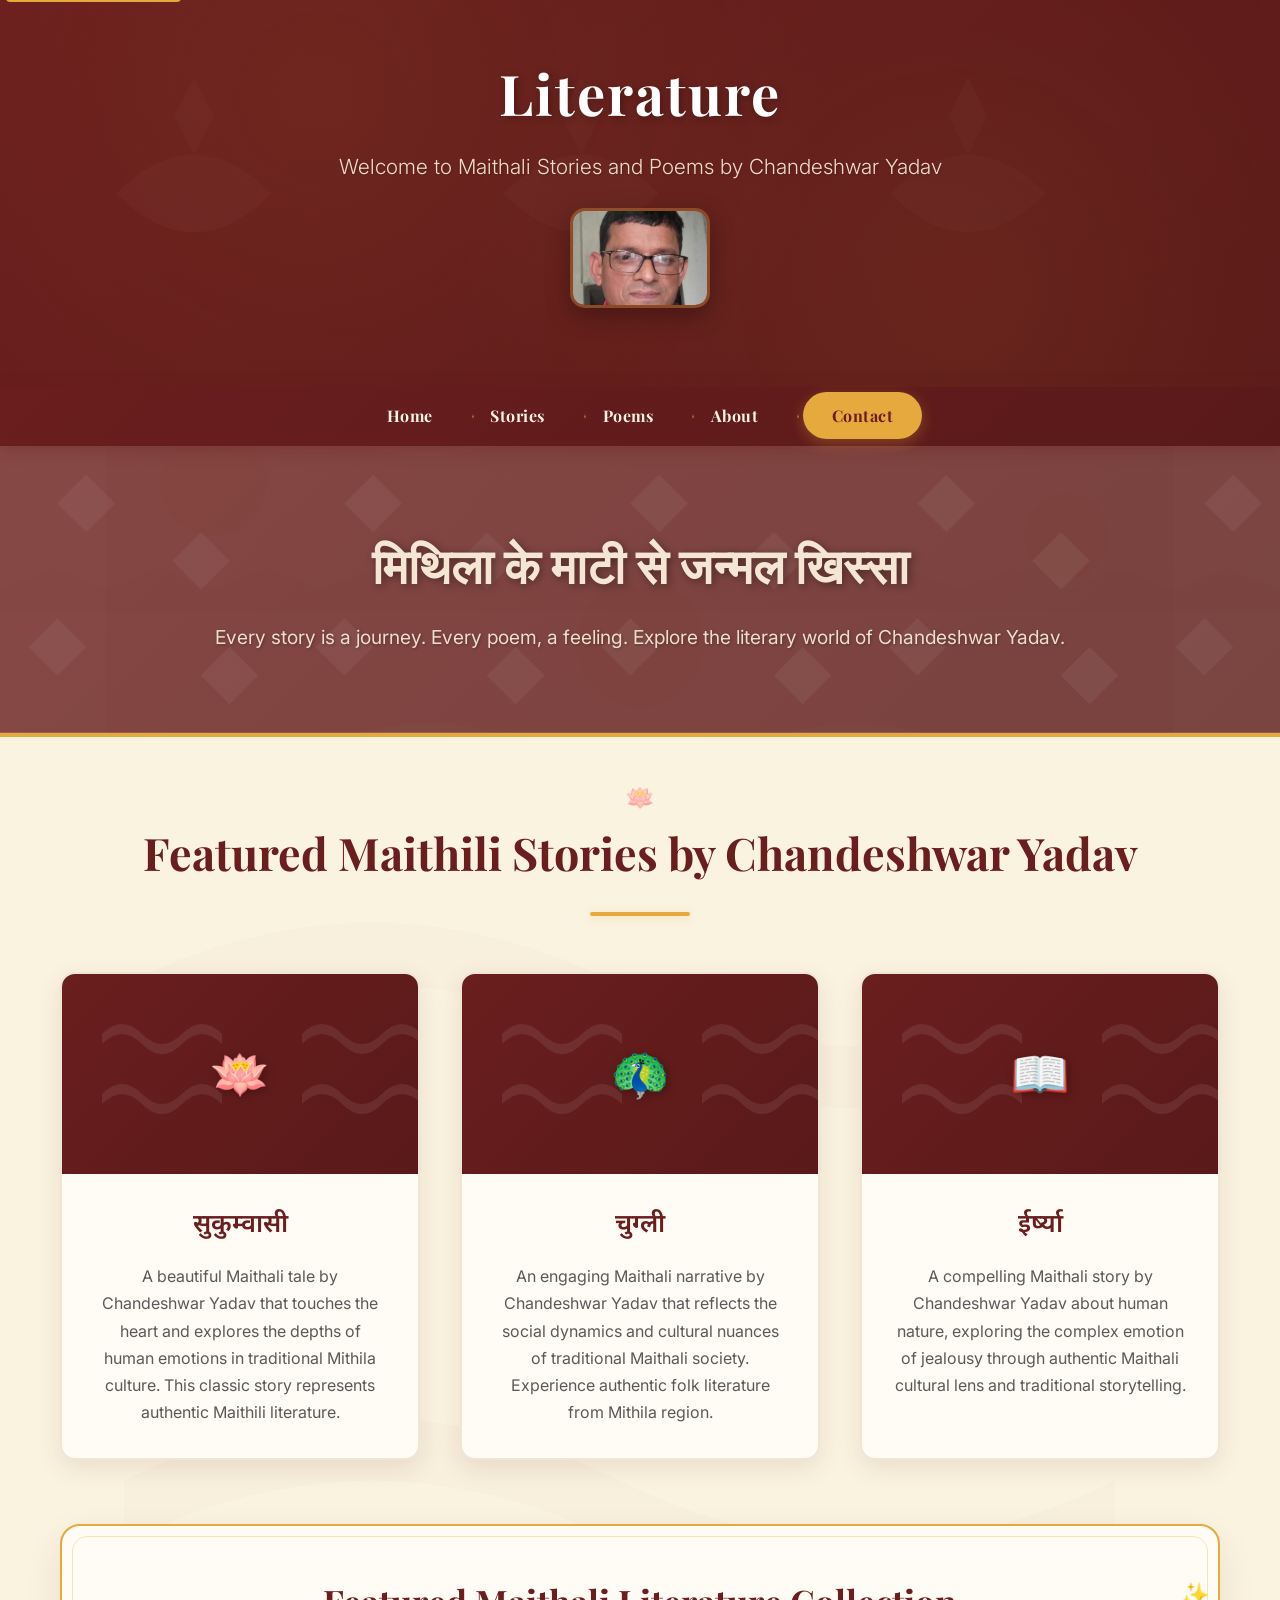
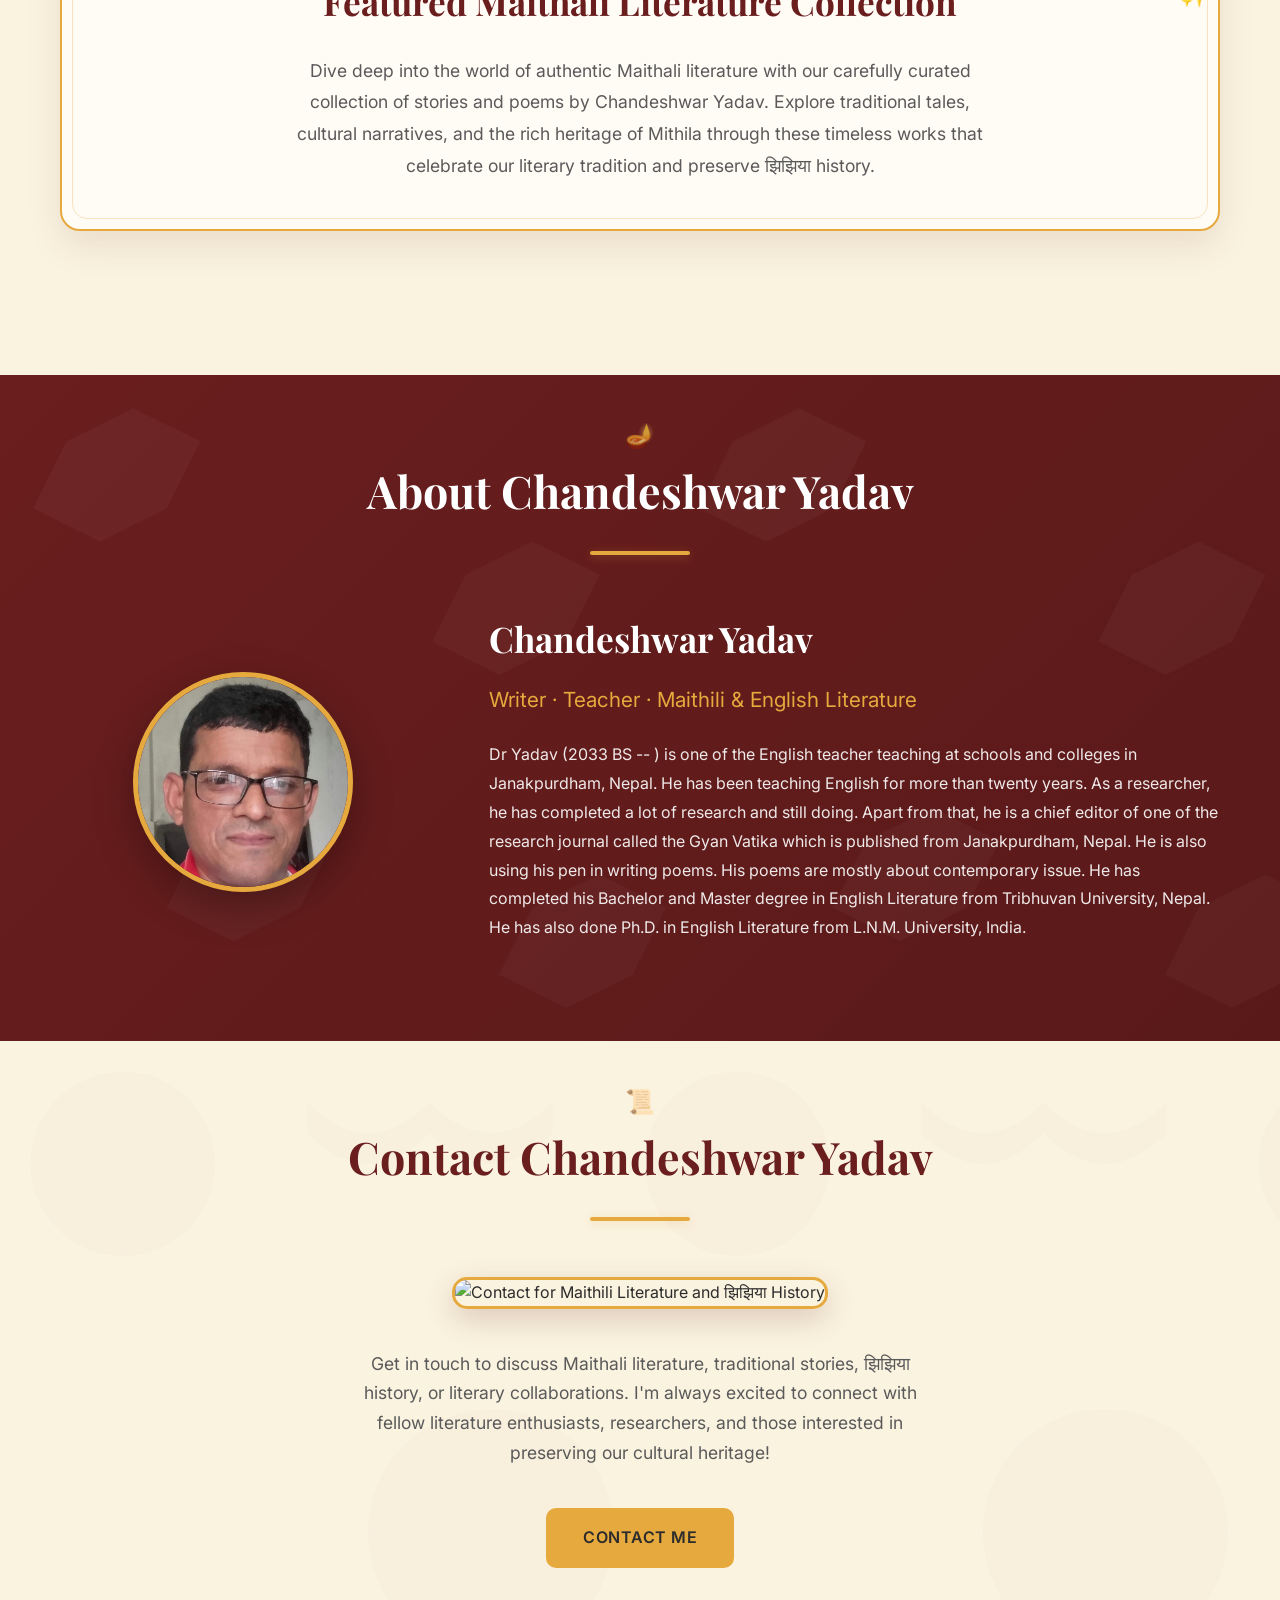
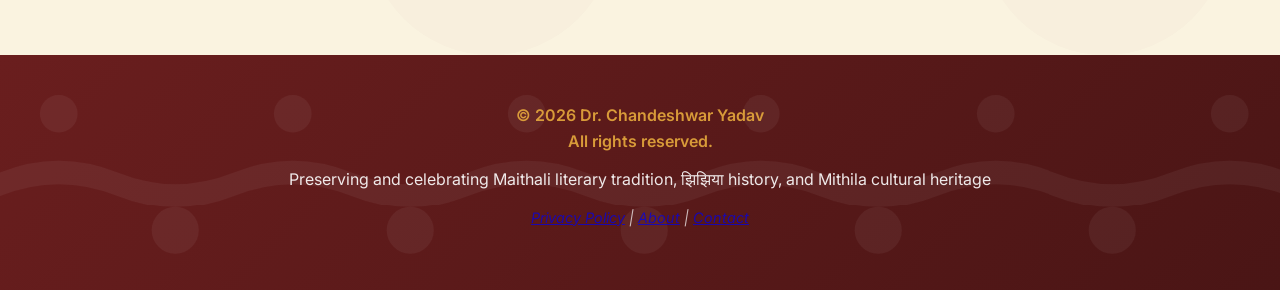
==== commit b57b54e2: "Update index.html" ====
--- a/index.html
+++ b/index.html
@@ -281,7 +281,7 @@
                     </div>
                     <div class="about-text">
                         <h3 itemprop="name">Chandeshwar Yadav</h3>
-                        <h4 itemprop="jobTitle">Maithili Literature Writer & झिझिया History Expert</h4>
+                        <h4 itemprop="jobTitle">Writer · Teacher · Maithili & English Literature</h4>
                         <p itemprop="description">Dr Yadav (2033 BS -- ) is one of the English teacher teaching at schools and colleges in Janakpurdham, Nepal. He has been teaching English for more than twenty years. As a researcher, he has completed a lot of research and still doing. Apart from that, he is a chief editor of one of the research journal called the Gyan Vatika which is published from Janakpurdham, Nepal. He is also using his pen in writing poems. His poems are mostly about contemporary issue. He has completed his Bachelor and Master degree in English Literature from Tribhuvan University, Nepal. He has also done Ph.D. in English Literature from L.N.M. University, India.
                         <meta itemprop="knowsAbout" content="Maithili Literature, झिझिया History, Traditional Stories, Mithila Culture">
                         <meta itemprop="nationality" content="Indian">
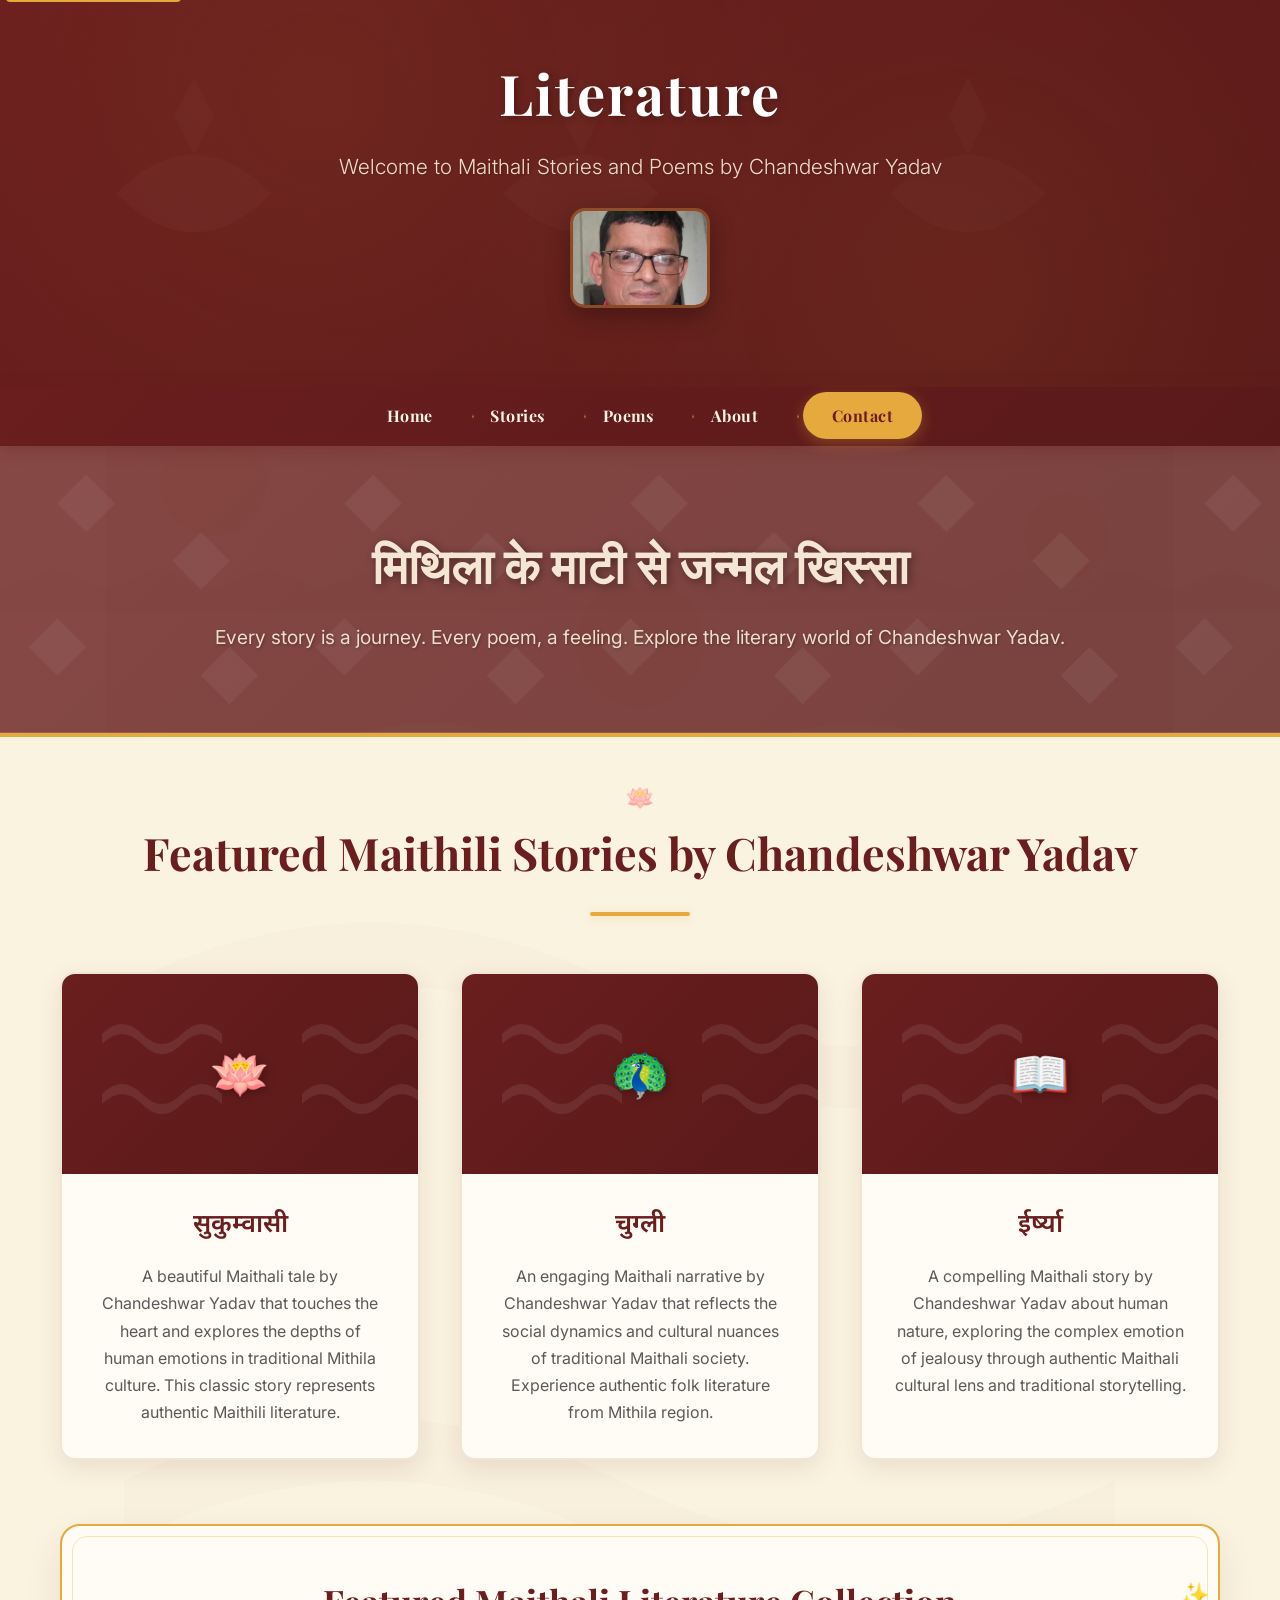
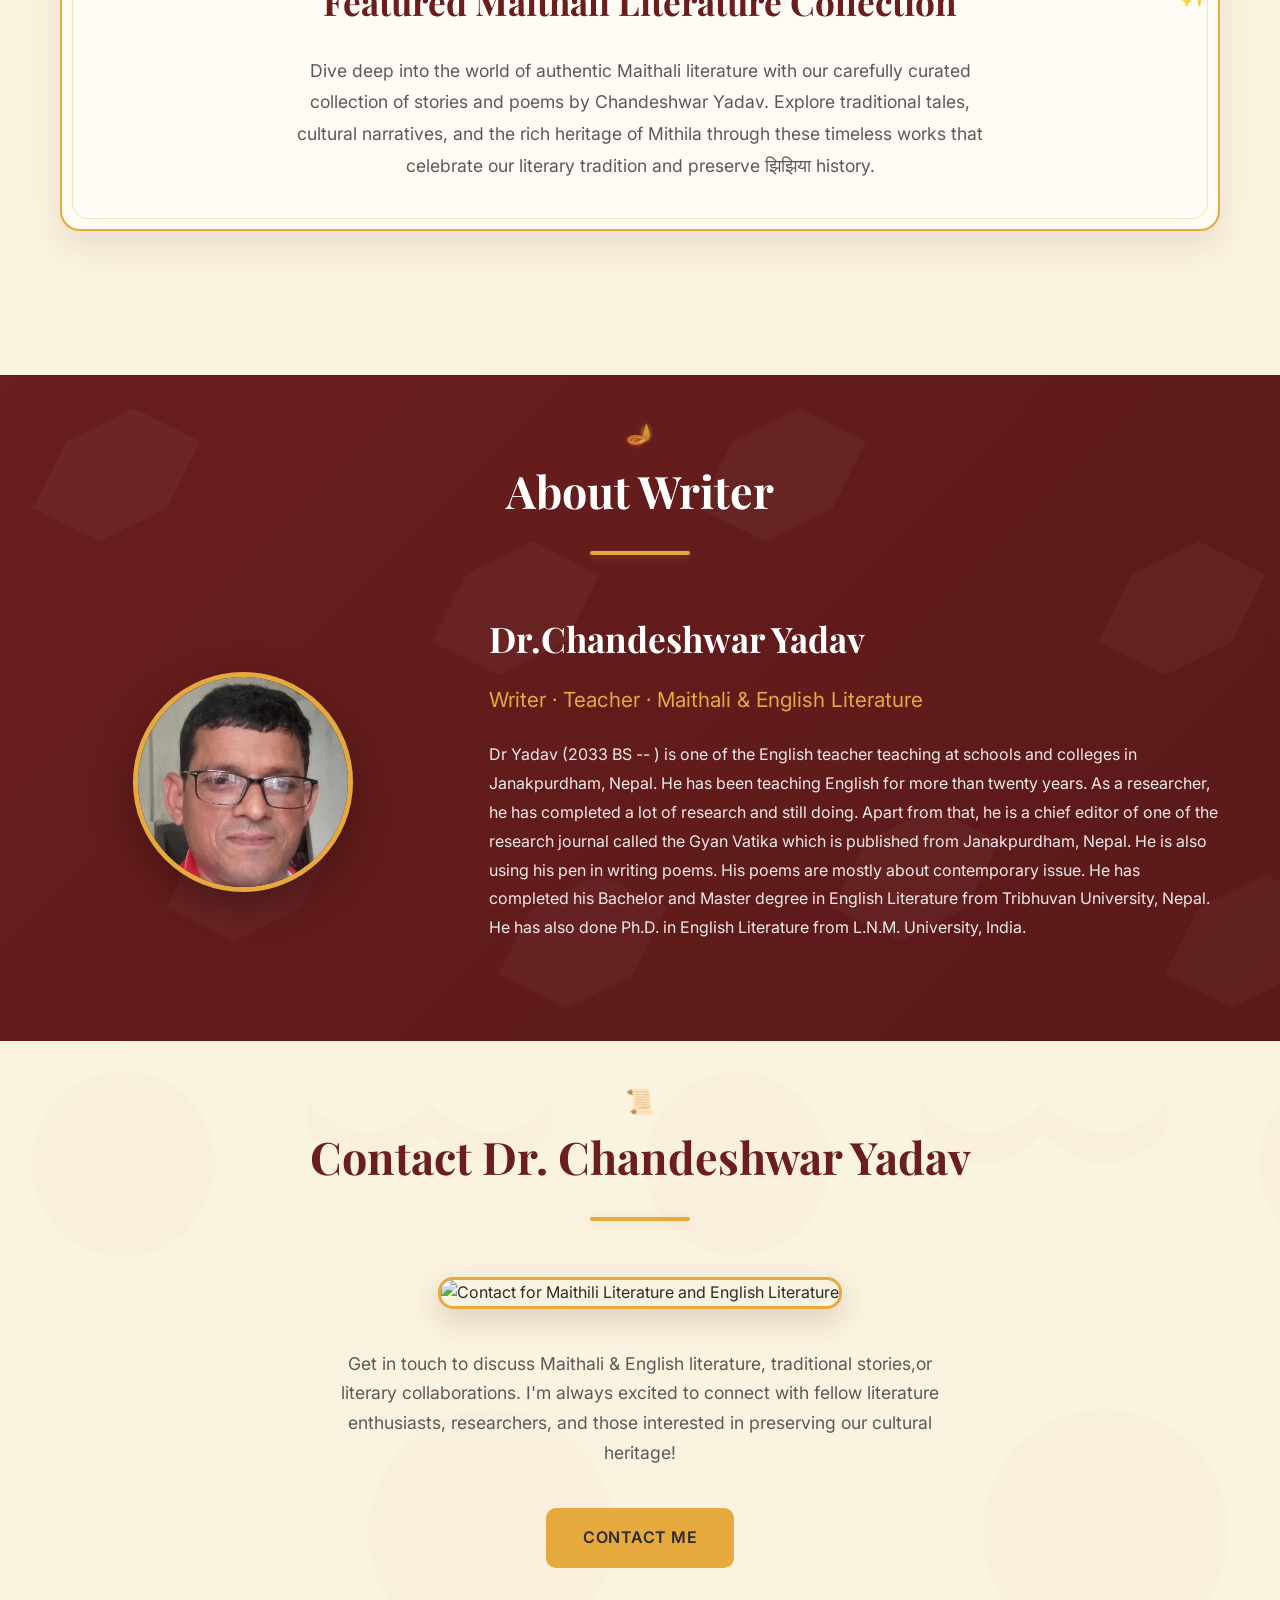
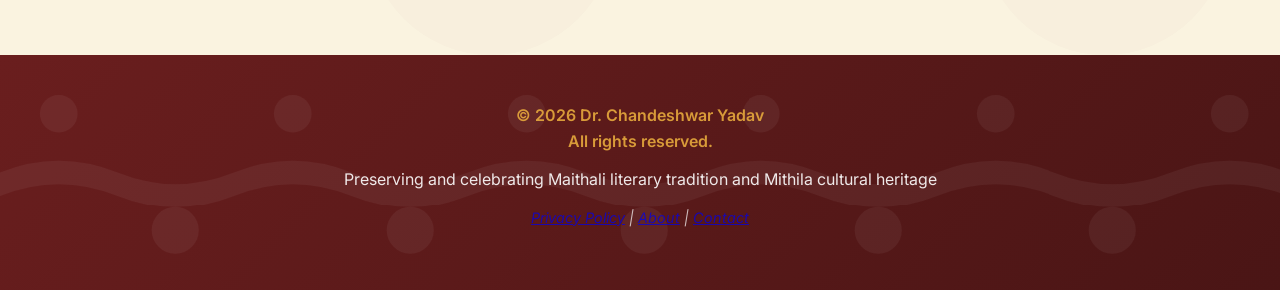
==== commit 2317ca57: "Update index.html" ====
--- a/index.html
+++ b/index.html
@@ -274,14 +274,14 @@
 
         <section class="about-section" id="about" itemscope itemtype="http://schema.org/Person">
             <div class="container">
-                <h2 class="section-title">About Chandeshwar Yadav</h2>
+                <h2 class="section-title">About Writer</h2>
                 <div class="about-content">
                     <div class="about-image">
-                        <img src="author.jpg" alt="Chandeshwar Yadav - Maithili Literature Writer and Author" itemprop="image" width="200" height="200" title="Chandeshwar Yadav - Expert in Maithali Stories and झिझिया History">
+                        <img src="author.jpg" alt="Chandeshwar Yadav - Maithili Literature Writer and Author" itemprop="image" width="200" height="200" title="Chandeshwar Yadav - Expert in Maithali Stories and English Stories">
                     </div>
                     <div class="about-text">
-                        <h3 itemprop="name">Chandeshwar Yadav</h3>
-                        <h4 itemprop="jobTitle">Writer · Teacher · Maithili & English Literature</h4>
+                        <h3 itemprop="name">Dr.Chandeshwar Yadav</h3>
+                        <h4 itemprop="jobTitle">Writer · Teacher · Maithali & English Literature</h4>
                         <p itemprop="description">Dr Yadav (2033 BS -- ) is one of the English teacher teaching at schools and colleges in Janakpurdham, Nepal. He has been teaching English for more than twenty years. As a researcher, he has completed a lot of research and still doing. Apart from that, he is a chief editor of one of the research journal called the Gyan Vatika which is published from Janakpurdham, Nepal. He is also using his pen in writing poems. His poems are mostly about contemporary issue. He has completed his Bachelor and Master degree in English Literature from Tribhuvan University, Nepal. He has also done Ph.D. in English Literature from L.N.M. University, India.
                         <meta itemprop="knowsAbout" content="Maithili Literature, झिझिया History, Traditional Stories, Mithila Culture">
                         <meta itemprop="nationality" content="Indian">
@@ -292,15 +292,15 @@
 
         <section class="contact-section" id="contact" itemscope itemtype="http://schema.org/ContactPage">
             <div class="container">
-                <h2 class="section-title" itemprop="name">Contact Chandeshwar Yadav</h2>
+                <h2 class="section-title" itemprop="name">Contact Dr. Chandeshwar Yadav</h2>
                 <div class="contact-content">
                     <div class="contact-image">
-                        <img src="https://images.unsplash.com/photo-1544716278-ca5e3f4abd8c?w=150&h=100&fit=crop" alt="Contact for Maithili Literature and झिझिया History" width="150" height="100" title="Get in touch about Maithali Stories">
+                        <img src="https://images.unsplash.com/photo-1544716278-ca5e3f4abd8c?w=150&h=100&fit=crop" alt="Contact for Maithili Literature and English Literature" width="150" height="100" title="Get in touch about Maithali Stories">
                     </div>
-                    <p itemprop="description">Get in touch to discuss Maithali literature, traditional stories, झिझिया history, or literary collaborations. I'm always excited to connect with fellow literature enthusiasts, researchers, and those interested in preserving our cultural heritage!</p>
+                    <p itemprop="description">Get in touch to discuss Maithali & English literature, traditional stories,or literary collaborations. I'm always excited to connect with fellow literature enthusiasts, researchers, and those interested in preserving our cultural heritage!</p>
                     <div style="margin-top: 2rem;">
                         <!-- IMPORTANT: Replace with your real email address -->
-                        <a href="mailto:your-real-email@gmail.com" class="contact-btn" itemprop="email" aria-label="Email Chandeshwar Yadav">Contact Me</a>
+                        <a href="mailto:chandeshwaryadav15@gmail.com" class="contact-btn" itemprop="email" aria-label="Email Chandeshwar Yadav">Contact Me</a>
                     </div>
                 </div>
             </div>
@@ -310,7 +310,7 @@
     <footer role="contentinfo" itemscope itemtype="http://schema.org/WPFooter">
         <div class="container">
             <p itemprop="copyrightHolder">&copy; 2026 Dr. Chandeshwar Yadav <br>All rights reserved.</p>
-            <p itemprop="description">Preserving and celebrating Maithali literary tradition, झिझिया history, and Mithila cultural heritage</p>
+            <p itemprop="description">Preserving and celebrating Maithali literary tradition and Mithila cultural heritage</p>
             <p><a href="/privacy-policy.html">Privacy Policy</a> | <a href="/about.html">About</a> | <a href="/contact.html">Contact</a></p>
         </div>
     </footer>
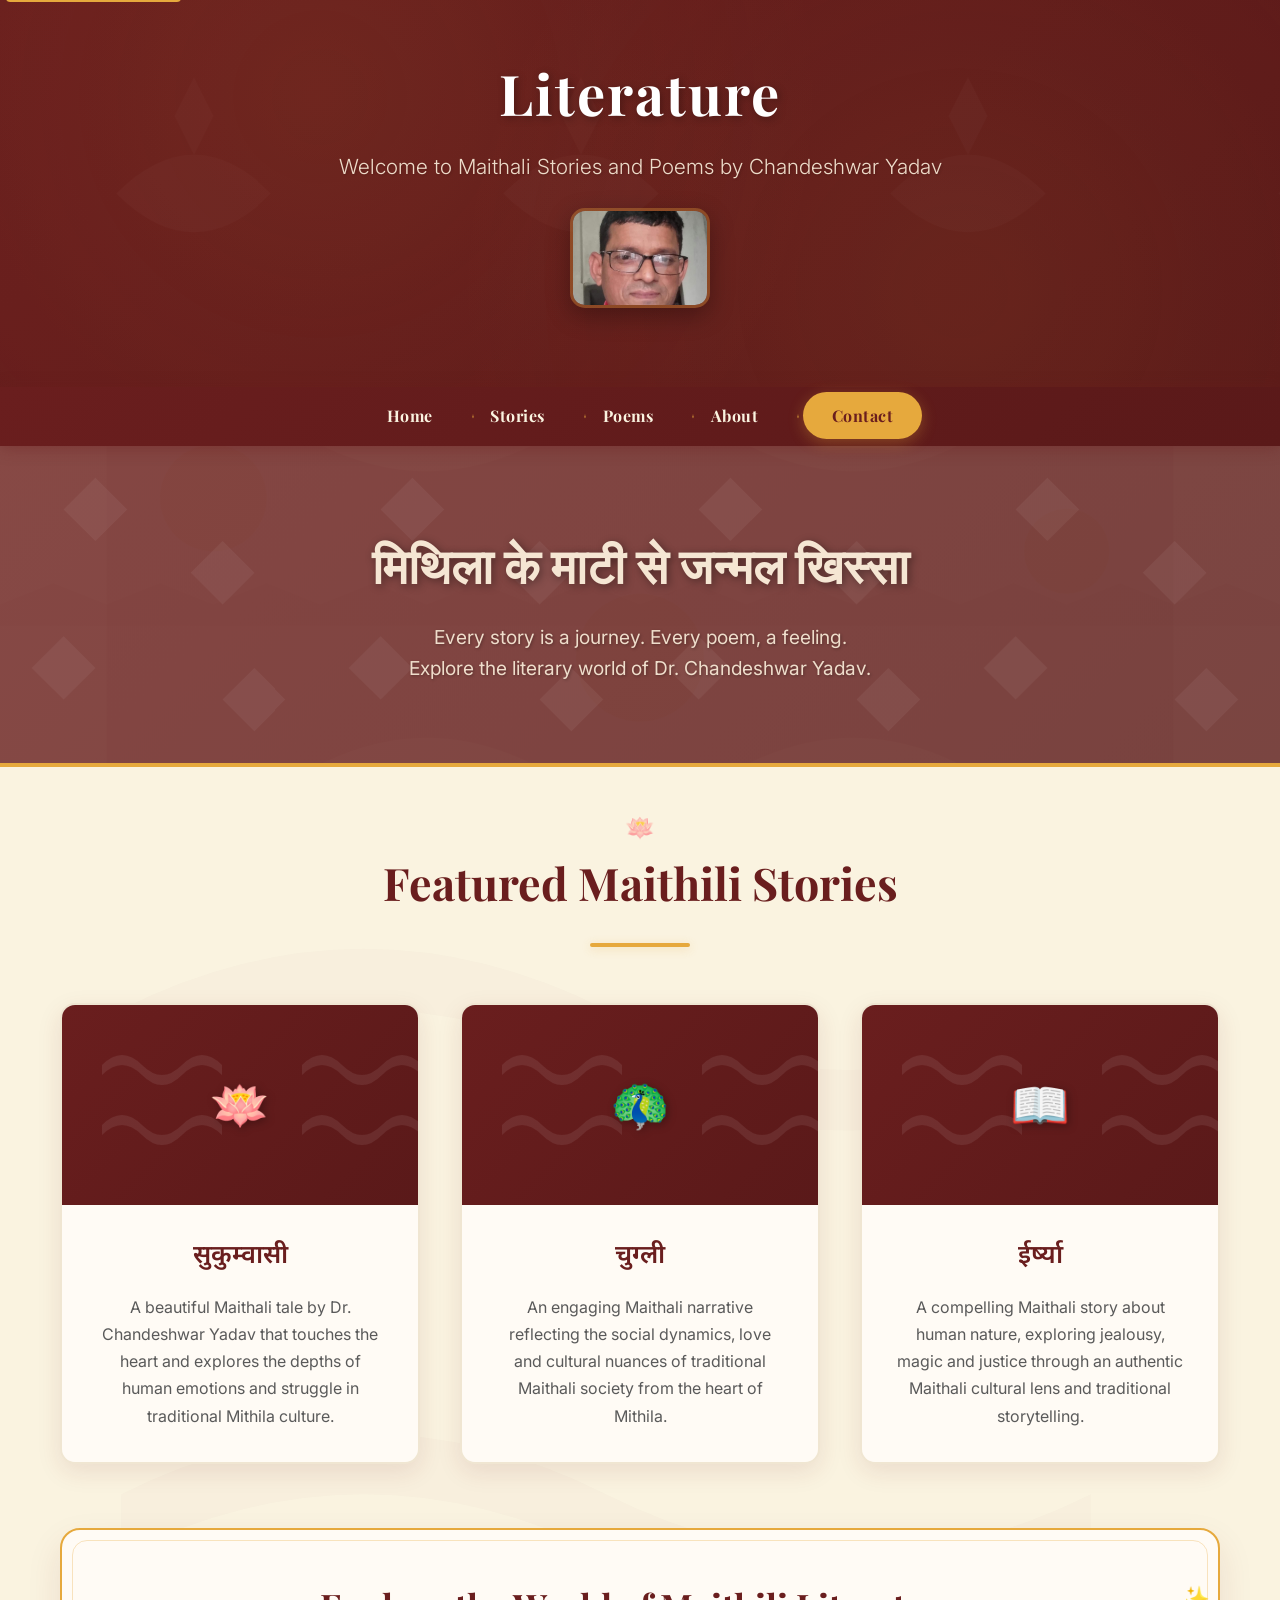
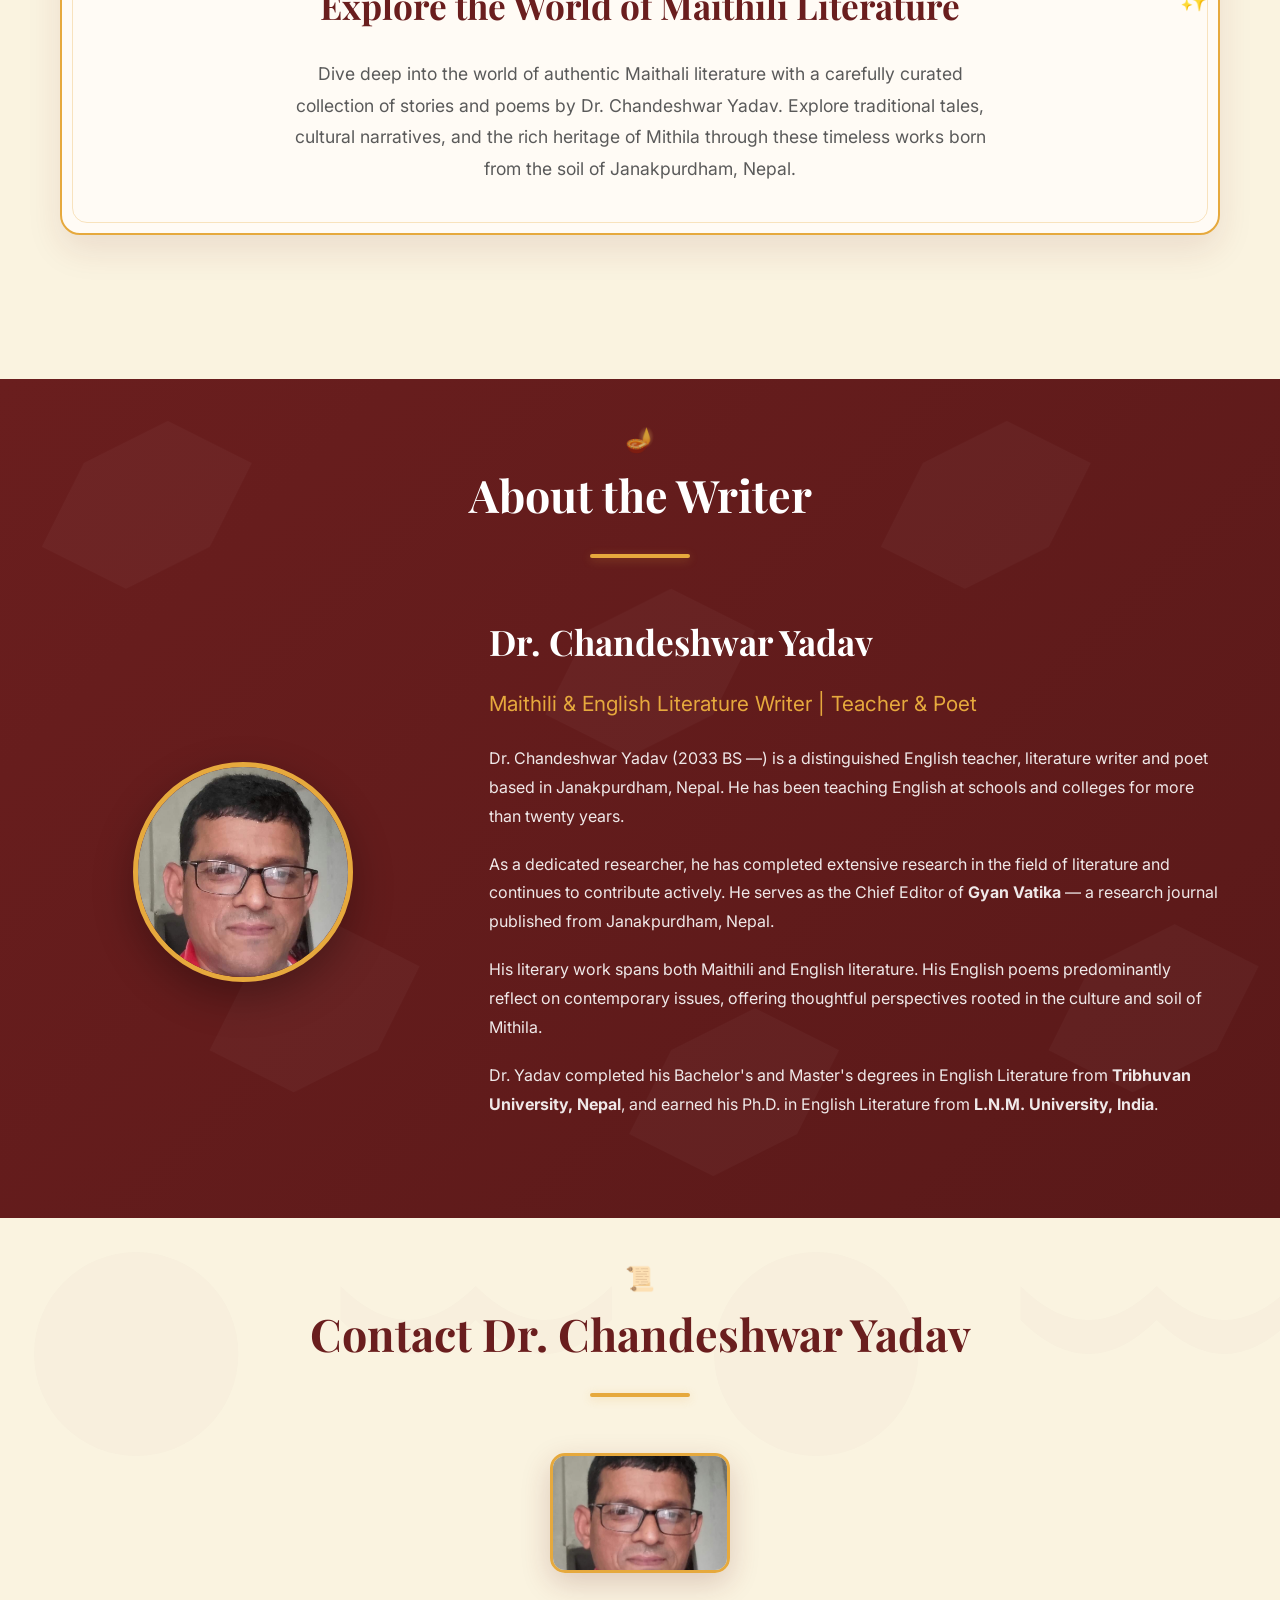
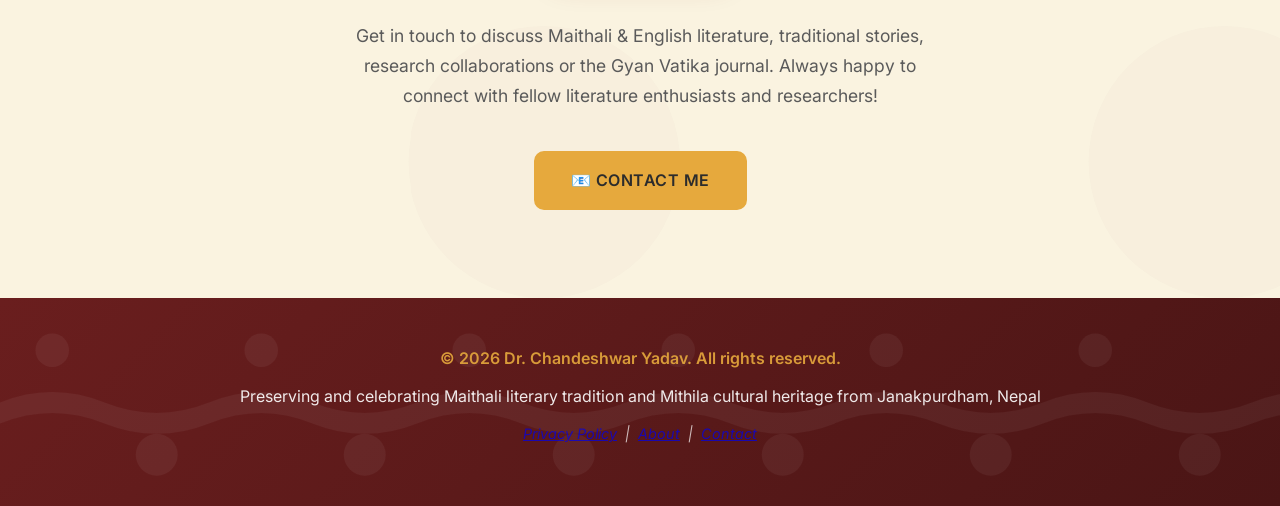
==== commit 6b2e2773: "Update index.html" ====
--- a/index.html
+++ b/index.html
@@ -10,57 +10,60 @@
     <script async src="https://pagead2.googlesyndication.com/pagead/js/adsbygoogle.js?client=ca-pub-8076382604735884"
      crossorigin="anonymous"></script>
 
-    <!-- Primary SEO Meta Tags -->
-    <title>Dr Chandeshwar Yadav | Maithili Stories & Poems </title>
-    <meta name="title" content="Chandeshwar Yadav | Maithili Stories & Poems | Literature">
-    <meta name="description" content="Discover authentic Maithili literature by Chandeshwar Yadav. Read traditional stories like सुकुम्वासी, चुग्ली, ईर्ष्या and explore झिझिया history. Premium collection of Maithili poems and cultural stories.">
-    <meta name="keywords" content="Chandeshwar Yadav, Maithili Stories, Maithili Literature, झिझिया History, Jhijhiya History, Maithili Poems, सुकुम्वासी, चुग्ली, ईर्ष्या, Mithila Culture, Maithili Writer, Traditional Stories, Folk Literature, Maithali Kahani, मैथिली साहित्य, मैथिली कहानी, मैथिली कविता">
-
-    <!-- Author and Copyright -->
-    <meta name="author" content="Chandeshwar Yadav">
-    <meta name="copyright" content="Chandeshwar Yadav">
+    <!-- ===================== PRIMARY SEO ===================== -->
+    <title>Dr. Chandeshwar Yadav | Maithili Stories & English Poems | Janakpurdham</title>
+    <meta name="title" content="Dr. Chandeshwar Yadav | Maithili Stories & English Poems | Janakpurdham Nepal">
+    <meta name="description" content="Dr. Chandeshwar Yadav — Maithili & English Literature Writer, Teacher and Poet from Janakpurdham, Nepal. Read authentic Maithili stories सुकुम्वासी, चुग्ली, ईर्ष्या and English poems online.">
+    <meta name="keywords" content="Chandeshwar Yadav, Maithili Stories, Maithili Literature, English Poems, Maithili Writer Nepal, सुकुम्वासी, चुग्ली, ईर्ष्या, Mithila Culture, Maithili Writer, Traditional Stories, Folk Literature, Maithali Kahani, मैथिली साहित्य, मैथिली कहानी, मैथिली कविता, Janakpurdham, Nepal Literature, English Teacher Nepal, Gyan Vatika Journal, Tribhuvan University, LNM University">
+    <meta name="author" content="Dr. Chandeshwar Yadav">
+    <meta name="copyright" content="Dr. Chandeshwar Yadav 2026">
     <meta name="robots" content="index, follow, max-image-preview:large, max-snippet:-1, max-video-preview:-1">
     <meta name="googlebot" content="index, follow">
+    <meta name="revisit-after" content="7 days">
+    <meta name="rating" content="general">
 
     <!-- Language and Locale -->
     <meta name="language" content="Hindi">
-    <meta name="geo.region" content="IN">
-    <meta name="geo.country" content="India">
-    <meta name="geo.placename" content="Bihar, India">
+    <meta name="geo.region" content="NP-P2">
+    <meta name="geo.country" content="Nepal">
+    <meta name="geo.placename" content="Janakpurdham, Madhesh, Nepal">
 
     <!-- Open Graph / Facebook -->
     <meta property="og:type" content="website">
-    <meta property="og:site_name" content="Chandeshwar Yadav Literature">
-    <meta property="og:title" content="Chandeshwar Yadav | Maithili Stories & Poems | झिझिया History">
-    <meta property="og:description" content="Discover authentic Maithili literature by Chandeshwar Yadav. Read traditional stories like सुकुम्वासी, चुग्ली, ईर्ष्या and explore झिझिया history.">
-    <meta property="og:image" content="https://share.google/rVjEuEceTgT7IcbSbw=1200&h=630&fit=crop&crop=face">
-    <meta property="og:image:width" content="1200">
-    <meta property="og:image:height" content="630">
-    <meta property="og:image:alt" content="Chandeshwar Yadav - Maithili Literature Writer">
+    <meta property="og:site_name" content="Chandeshwar Yadav">
+    <meta property="og:title" content="Dr. Chandeshwar Yadav | Maithili Stories & English Poems">
+    <meta property="og:description" content="Maithili stories and English poems by Dr. Chandeshwar Yadav — Writer, Teacher and Poet from Janakpurdham, Nepal.">
+    <meta property="og:image" content="https://www.rinkuyadav.com.np/author.jpg">
+    <meta property="og:image:width" content="400">
+    <meta property="og:image:height" content="400">
+    <meta property="og:image:alt" content="Dr. Chandeshwar Yadav - Maithili & English Literature Writer">
     <meta property="og:url" content="https://www.rinkuyadav.com.np">
     <meta property="og:locale" content="hi_IN">
 
     <!-- Twitter Card -->
     <meta name="twitter:card" content="summary_large_image">
-    <meta name="twitter:title" content="Chandeshwar Yadav | Maithili Stories & Poems | झिझिया History">
-    <meta name="twitter:description" content="Discover authentic Maithili literature by Chandeshwar Yadav. Read traditional stories and explore झिझिया history.">
-    <meta name="twitter:image" content="https://images.unsplash.com/photo-1507003211169-0a1dd7228f2d?w=1200&h=630&fit=crop&crop=face">
-    <meta name="twitter:image:alt" content="Chandeshwar Yadav - Maithili Literature Writer">
-
-    <!-- Canonical URL — Fixed -->
+    <meta name="twitter:title" content="Dr. Chandeshwar Yadav | Maithili Stories & English Poems">
+    <meta name="twitter:description" content="Maithili stories and English poems by Dr. Chandeshwar Yadav — Writer, Teacher and Poet from Janakpurdham, Nepal.">
+    <meta name="twitter:image" content="https://www.rinkuyadav.com.np/author.jpg">
+    <meta name="twitter:image:alt" content="Dr. Chandeshwar Yadav">
+
+    <!-- Canonical & Alternate -->
     <link rel="canonical" href="https://www.rinkuyadav.com.np">
-
-    <!-- Alternate Language — Fixed -->
     <link rel="alternate" hreflang="hi" href="https://www.rinkuyadav.com.np">
     <link rel="alternate" hreflang="en" href="https://www.rinkuyadav.com.np">
     <link rel="alternate" hreflang="x-default" href="https://www.rinkuyadav.com.np">
 
-    <!-- Favicon and Icons -->
-    <link rel="icon" type="image/x-icon" href="/favicon.ico">
-    <link rel="apple-touch-icon" sizes="180x180" href="/apple-touch-icon.png">
-    <link rel="icon" type="image/png" sizes="32x32" href="/favicon-32x32.png">
-    <link rel="icon" type="image/png" sizes="16x16" href="/favicon-16x16.png">
+    <!-- Favicon — Using author photo -->
+    <link rel="icon" type="image/jpeg" href="author.jpg">
+    <link rel="shortcut icon" type="image/jpeg" href="author.jpg">
+    <link rel="apple-touch-icon" href="author.jpg">
     <link rel="manifest" href="/site.webmanifest">
+
+    <!-- Preload critical resources -->
+    <link rel="preload" href="styles.css" as="style">
+    <link rel="preload" href="author.jpg" as="image">
+    <link rel="preconnect" href="https://fonts.googleapis.com">
+    <link rel="preconnect" href="https://fonts.gstatic.com" crossorigin>
 
     <!-- Fonts -->
     <link href="https://fonts.googleapis.com/css2?family=Playfair+Display:wght@400;600;700&family=Inter:wght@300;400;600&family=Noto+Sans+Devanagari:wght@400;600;700&display=swap" rel="stylesheet">
@@ -68,62 +71,87 @@
     <!-- Stylesheet -->
     <link rel="stylesheet" href="styles.css">
 
-    <!-- Structured Data - JSON-LD -->
+    <!-- ===================== STRUCTURED DATA JSON-LD ===================== -->
+
+    <!-- 1. Person Schema -->
     <script type="application/ld+json">
     {
         "@context": "https://schema.org",
         "@type": "Person",
-        "name": "Chandeshwar Yadav",
-        "jobTitle": "Maithili Literature Writer",
-        "description": "Renowned Maithili literature writer and author of traditional stories including सुकुम्वासी, चुग्ली, ईर्ष्या and expert on झिझिया history",
+        "name": "Dr. Chandeshwar Yadav",
+        "givenName": "Chandeshwar",
+        "familyName": "Yadav",
+        "honorificPrefix": "Dr.",
+        "jobTitle": "Maithili & English Literature Writer, Teacher and Poet",
+        "description": "Dr. Chandeshwar Yadav is a Maithili and English literature writer, teacher and poet from Janakpurdham, Nepal. He has been teaching English for over 20 years and is the chief editor of Gyan Vatika research journal. He holds a Ph.D. in English Literature from L.N.M. University, India.",
         "url": "https://www.rinkuyadav.com.np",
+        "image": "https://www.rinkuyadav.com.np/author.jpg",
+        "email": "chandeshwaryadav15@gmail.com",
         "sameAs": [
-            "https://www.rinkuyadav.com.np"
+            "https://www.rinkuyadav.com.np",
+            "https://www.facebook.com/chandeshwar.yadav"
         ],
         "knowsAbout": [
             "Maithili Literature",
-            "झिझिया History",
+            "English Literature",
             "Mithila Culture",
             "Traditional Stories",
-            "Folk Literature"
+            "English Poetry",
+            "Literature Research"
         ],
-        "alumniOf": {
-            "@type": "Organization",
-            "name": "Literature Studies"
-        },
+        "alumniOf": [
+            {
+                "@type": "CollegeOrUniversity",
+                "name": "Tribhuvan University",
+                "address": {
+                    "@type": "PostalAddress",
+                    "addressCountry": "NP"
+                }
+            },
+            {
+                "@type": "CollegeOrUniversity",
+                "name": "L.N.M. University",
+                "address": {
+                    "@type": "PostalAddress",
+                    "addressCountry": "IN"
+                }
+            }
+        ],
         "nationality": {
             "@type": "Country",
-            "name": "India"
+            "name": "Nepal"
+        },
+        "address": {
+            "@type": "PostalAddress",
+            "addressLocality": "Janakpurdham",
+            "addressRegion": "Madhesh",
+            "addressCountry": "NP"
         }
     }
     </script>
 
+    <!-- 2. WebSite Schema — controls site name in Google -->
     <script type="application/ld+json">
     {
         "@context": "https://schema.org",
         "@type": "WebSite",
-        "name": "Chandeshwar Yadav Literature",
-        "alternateName": "Maithili Stories and Poems",
+        "name": "Chandeshwar Yadav",
+        "alternateName": "Dr. Chandeshwar Yadav — Maithili & English Literature",
         "url": "https://www.rinkuyadav.com.np",
-        "description": "Authentic Maithili literature, traditional stories, poems and झिझिया history by Chandeshwar Yadav",
+        "description": "Official website of Dr. Chandeshwar Yadav — Maithili stories, English poems and literary works from Janakpurdham, Nepal.",
         "author": {
             "@type": "Person",
-            "name": "Chandeshwar Yadav"
-        },
-        "inLanguage": ["hi", "en"],
+            "name": "Dr. Chandeshwar Yadav"
+        },
+        "publisher": {
+            "@type": "Person",
+            "name": "Dr. Chandeshwar Yadav"
+        },
+        "inLanguage": ["hi", "en", "mai"],
         "about": [
-            {
-                "@type": "Thing",
-                "name": "Maithili Literature"
-            },
-            {
-                "@type": "Thing",
-                "name": "झिझिया History"
-            },
-            {
-                "@type": "Thing",
-                "name": "Traditional Stories"
-            }
+            { "@type": "Thing", "name": "Maithili Literature" },
+            { "@type": "Thing", "name": "English Poetry" },
+            { "@type": "Thing", "name": "Mithila Culture" }
         ],
         "potentialAction": {
             "@type": "SearchAction",
@@ -133,55 +161,81 @@
     }
     </script>
 
+    <!-- 3. Organization Schema — controls logo in Google Search -->
     <script type="application/ld+json">
     {
         "@context": "https://schema.org",
-        "@type": "CreativeWork",
+        "@type": "Organization",
+        "name": "Chandeshwar Yadav",
+        "url": "https://www.rinkuyadav.com.np",
+        "logo": {
+            "@type": "ImageObject",
+            "url": "https://www.rinkuyadav.com.np/author.jpg",
+            "width": 400,
+            "height": 400
+        },
+        "founder": {
+            "@type": "Person",
+            "name": "Dr. Chandeshwar Yadav"
+        },
+        "address": {
+            "@type": "PostalAddress",
+            "addressLocality": "Janakpurdham",
+            "addressRegion": "Madhesh",
+            "addressCountry": "NP"
+        },
+        "contactPoint": {
+            "@type": "ContactPoint",
+            "email": "chandeshwaryadav15@gmail.com",
+            "contactType": "customer support"
+        }
+    }
+    </script>
+
+    <!-- 4. Stories Collection Schema -->
+    <script type="application/ld+json">
+    {
+        "@context": "https://schema.org",
+        "@type": "CollectionPage",
         "@id": "https://www.rinkuyadav.com.np/#stories",
-        "name": "Maithili Stories Collection",
-        "description": "Collection of traditional Maithili stories including सुकुम्वासी, चुग्ली, ईर्ष्या",
+        "name": "Maithili Stories by Dr. Chandeshwar Yadav",
+        "description": "Collection of authentic Maithili stories by Dr. Chandeshwar Yadav from Janakpurdham, Nepal",
         "author": {
             "@type": "Person",
-            "name": "Chandeshwar Yadav"
-        },
-        "inLanguage": "hi",
-        "genre": "Literature",
-        "about": [
-            {
-                "@type": "Thing",
-                "name": "Maithili Culture"
-            },
-            {
-                "@type": "Thing",
-                "name": "Traditional Stories"
-            }
-        ],
+            "name": "Dr. Chandeshwar Yadav"
+        },
         "hasPart": [
             {
                 "@type": "CreativeWork",
                 "name": "सुकुम्वासी",
-                "description": "Traditional Maithili story exploring human emotions and cultural values"
+                "url": "https://www.rinkuyadav.com.np/sukumvasi.html",
+                "inLanguage": "mai",
+                "description": "Traditional Maithili story about human struggle and emotions"
             },
             {
                 "@type": "CreativeWork",
                 "name": "चुग्ली",
-                "description": "Engaging narrative reflecting Maithali social dynamics and cultural nuances"
+                "url": "https://www.rinkuyadav.com.np/chugli.html",
+                "inLanguage": "mai",
+                "description": "Maithili story about love, trust and social gossip"
             },
             {
                 "@type": "CreativeWork",
                 "name": "ईर्ष्या",
-                "description": "Story about human nature and complex emotions in Maithali cultural context"
+                "url": "https://www.rinkuyadav.com.np/irshya.html",
+                "inLanguage": "mai",
+                "description": "Maithili story about jealousy, magic and justice"
             }
         ]
     }
     </script>
 
-    <!-- Google Search Console Verification — Add your real code from search.google.com/search-console -->
+    <!-- Google Search Console Verification -->
     <meta name="google-site-verification" content="YOUR_GOOGLE_VERIFICATION_CODE">
 
 </head>
 <body itemscope itemtype="http://schema.org/WebPage">
-    <!-- Skip to main content for accessibility -->
+
     <a href="#main" class="skip-link">Skip to main content</a>
 
     <header role="banner">
@@ -190,7 +244,11 @@
                 <h1 itemprop="headline">Literature</h1>
                 <p class="subtitle" itemprop="description">Welcome to Maithali Stories and Poems by Chandeshwar Yadav</p>
                 <div class="header-image">
-                    <img src="author.jpg" alt="Chandeshwar Yadav - Maithili Literature Writer and Author" title="Chandeshwar Yadav - Maithili Stories Author" width="120" height="80">
+                    <img src="author.jpg"
+                         alt="Dr. Chandeshwar Yadav - Maithili & English Literature Writer from Janakpurdham Nepal"
+                         title="Dr. Chandeshwar Yadav"
+                         width="120" height="120"
+                         itemprop="image">
                 </div>
             </div>
         </div>
@@ -200,11 +258,11 @@
         <div class="container">
             <div class="nav-container">
                 <ul class="nav-menu" id="navMenu">
-                    <li><a href="#home" aria-label="Home - Maithili Literature">Home</a></li>
-                    <li><a href="#stories" aria-label="Maithili Stories by Chandeshwar Yadav">Stories</a></li>
-                    <li><a href="#poems" aria-label="Maithili Poems and Poetry">Poems</a></li>
-                    <li><a href="#about" aria-label="About Chandeshwar Yadav">About</a></li>
-                    <li><a href="#contact" aria-label="Contact Chandeshwar Yadav">Contact</a></li>
+                    <li><a href="#home" aria-label="Home">Home</a></li>
+                    <li><a href="#stories" aria-label="Maithili Stories">Stories</a></li>
+                    <li><a href="#poems" aria-label="English Poems">Poems</a></li>
+                    <li><a href="#about" aria-label="About Dr. Chandeshwar Yadav">About</a></li>
+                    <li><a href="#contact" aria-label="Contact">Contact</a></li>
                 </ul>
                 <button class="mobile-menu-btn" id="mobileMenuBtn" aria-label="Open mobile menu" aria-expanded="false">☰</button>
             </div>
@@ -212,134 +270,159 @@
     </nav>
 
     <main id="main" role="main">
+
+        <!-- Hero Section -->
         <section class="hero" id="home" itemscope itemtype="http://schema.org/Article">
             <div class="container">
                 <h2 itemprop="headline">मिथिला के माटी से जन्मल खिस्सा</h2>
-                <p itemprop="description">Every story is a journey.
-Every poem, a feeling.
-Explore the literary world of Chandeshwar Yadav.</p>
+                <p itemprop="description">Every story is a journey. Every poem, a feeling.<br>
+                Explore the literary world of Dr. Chandeshwar Yadav.</p>
             </div>
         </section>
 
-        <section class="stories-section" id="stories" itemscope itemtype="http://schema.org/CreativeWork">
+        <!-- Stories Section -->
+        <section class="stories-section" id="stories" itemscope itemtype="http://schema.org/CollectionPage">
             <div class="container">
-                <h2 class="section-title" itemprop="name">Featured Maithili Stories by Chandeshwar Yadav</h2>
+                <h2 class="section-title" itemprop="name">Featured Maithili Stories</h2>
 
                 <div class="stories-grid" itemprop="hasPart">
+
                     <article class="story-card" onclick="openStory('sukumvasi')" itemscope itemtype="http://schema.org/CreativeWork">
-                        <div class="story-image" role="img" aria-label="सुकुम्वासी Story Illustration">
+                        <div class="story-image" role="img" aria-label="सुकुम्वासी Story">
                             <span aria-hidden="true">🪷</span>
                         </div>
                         <div class="story-content">
                             <h3 class="story-title" itemprop="name">सुकुम्वासी</h3>
-                            <p class="story-excerpt" itemprop="description">A beautiful Maithali tale by Chandeshwar Yadav that touches the heart and explores the depths of human emotions in traditional Mithila culture. This classic story represents authentic Maithili literature.</p>
-                            <meta itemprop="author" content="Chandeshwar Yadav">
-                            <meta itemprop="inLanguage" content="hi">
+                            <p class="story-excerpt" itemprop="description">A beautiful Maithali tale by Dr. Chandeshwar Yadav that touches the heart and explores the depths of human emotions and struggle in traditional Mithila culture.</p>
+                            <meta itemprop="author" content="Dr. Chandeshwar Yadav">
+                            <meta itemprop="inLanguage" content="mai">
+                            <meta itemprop="url" content="https://www.rinkuyadav.com.np/sukumvasi.html">
                         </div>
                     </article>
 
                     <article class="story-card" onclick="openStory('chugli')" itemscope itemtype="http://schema.org/CreativeWork">
-                        <div class="story-image" role="img" aria-label="चुग्ली Story Illustration">
+                        <div class="story-image" role="img" aria-label="चुग्ली Story">
                             <span aria-hidden="true">🦚</span>
                         </div>
                         <div class="story-content">
                             <h3 class="story-title" itemprop="name">चुग्ली</h3>
-                            <p class="story-excerpt" itemprop="description">An engaging Maithali narrative by Chandeshwar Yadav that reflects the social dynamics and cultural nuances of traditional Maithali society. Experience authentic folk literature from Mithila region.</p>
-                            <meta itemprop="author" content="Chandeshwar Yadav">
-                            <meta itemprop="inLanguage" content="hi">
+                            <p class="story-excerpt" itemprop="description">An engaging Maithali narrative reflecting the social dynamics, love and cultural nuances of traditional Maithali society from the heart of Mithila.</p>
+                            <meta itemprop="author" content="Dr. Chandeshwar Yadav">
+                            <meta itemprop="inLanguage" content="mai">
+                            <meta itemprop="url" content="https://www.rinkuyadav.com.np/chugli.html">
                         </div>
                     </article>
 
                     <article class="story-card" onclick="openStory('irshya')" itemscope itemtype="http://schema.org/CreativeWork">
-                        <div class="story-image" role="img" aria-label="ईर्ष्या Story Illustration">
+                        <div class="story-image" role="img" aria-label="ईर्ष्या Story">
                             <span aria-hidden="true">📖</span>
                         </div>
                         <div class="story-content">
                             <h3 class="story-title" itemprop="name">ईर्ष्या</h3>
-                            <p class="story-excerpt" itemprop="description">A compelling Maithali story by Chandeshwar Yadav about human nature, exploring the complex emotion of jealousy through authentic Maithali cultural lens and traditional storytelling.</p>
-                            <meta itemprop="author" content="Chandeshwar Yadav">
-                            <meta itemprop="inLanguage" content="hi">
+                            <p class="story-excerpt" itemprop="description">A compelling Maithali story about human nature, exploring jealousy, magic and justice through an authentic Maithali cultural lens and traditional storytelling.</p>
+                            <meta itemprop="author" content="Dr. Chandeshwar Yadav">
+                            <meta itemprop="inLanguage" content="mai">
+                            <meta itemprop="url" content="https://www.rinkuyadav.com.np/irshya.html">
                         </div>
                     </article>
+
                 </div>
 
                 <div class="featured-story" itemscope itemtype="http://schema.org/Article">
-                    <h3 itemprop="headline">Featured Maithali Literature Collection</h3>
-                    <p itemprop="articleBody">Dive deep into the world of authentic Maithali literature with our carefully curated collection of stories and poems by Chandeshwar Yadav. Explore traditional tales, cultural narratives, and the rich heritage of Mithila through these timeless works that celebrate our literary tradition and preserve झिझिया history.</p>
-                    <meta itemprop="author" content="Chandeshwar Yadav">
-                    <meta itemprop="datePublished" content="2025-04-26">
+                    <h3 itemprop="headline">Explore the World of Maithili Literature</h3>
+                    <p itemprop="articleBody">Dive deep into the world of authentic Maithali literature with a carefully curated collection of stories and poems by Dr. Chandeshwar Yadav. Explore traditional tales, cultural narratives, and the rich heritage of Mithila through these timeless works born from the soil of Janakpurdham, Nepal.</p>
+                    <meta itemprop="author" content="Dr. Chandeshwar Yadav">
+                    <meta itemprop="datePublished" content="2026-04-26">
+                    <meta itemprop="dateModified" content="2026-04-26">
                 </div>
             </div>
         </section>
 
+        <!-- About Section -->
         <section class="about-section" id="about" itemscope itemtype="http://schema.org/Person">
             <div class="container">
-                <h2 class="section-title">About Writer</h2>
+                <h2 class="section-title">About the Writer</h2>
                 <div class="about-content">
                     <div class="about-image">
-                        <img src="author.jpg" alt="Chandeshwar Yadav - Maithili Literature Writer and Author" itemprop="image" width="200" height="200" title="Chandeshwar Yadav - Expert in Maithali Stories and English Stories">
+                        <img src="author.jpg"
+                             alt="Dr. Chandeshwar Yadav - Maithili & English Literature Writer and Teacher from Janakpurdham Nepal"
+                             itemprop="image"
+                             width="200" height="200"
+                             title="Dr. Chandeshwar Yadav — Writer, Teacher & Poet">
                     </div>
                     <div class="about-text">
-                        <h3 itemprop="name">Dr.Chandeshwar Yadav</h3>
-                        <h4 itemprop="jobTitle">Writer · Teacher · Maithali & English Literature</h4>
-                        <p itemprop="description">Dr Yadav (2033 BS -- ) is one of the English teacher teaching at schools and colleges in Janakpurdham, Nepal. He has been teaching English for more than twenty years. As a researcher, he has completed a lot of research and still doing. Apart from that, he is a chief editor of one of the research journal called the Gyan Vatika which is published from Janakpurdham, Nepal. He is also using his pen in writing poems. His poems are mostly about contemporary issue. He has completed his Bachelor and Master degree in English Literature from Tribhuvan University, Nepal. He has also done Ph.D. in English Literature from L.N.M. University, India.
-                        <meta itemprop="knowsAbout" content="Maithili Literature, झिझिया History, Traditional Stories, Mithila Culture">
-                        <meta itemprop="nationality" content="Indian">
+                        <h3 itemprop="name">Dr. Chandeshwar Yadav</h3>
+                        <h4 itemprop="jobTitle">Maithili & English Literature Writer | Teacher & Poet</h4>
+                        <p itemprop="description">Dr. Chandeshwar Yadav (2033 BS —) is a distinguished English teacher, literature writer and poet based in Janakpurdham, Nepal. He has been teaching English at schools and colleges for more than twenty years.</p>
+                        <p>As a dedicated researcher, he has completed extensive research in the field of literature and continues to contribute actively. He serves as the Chief Editor of <strong>Gyan Vatika</strong> — a research journal published from Janakpurdham, Nepal.</p>
+                        <p>His literary work spans both Maithili and English literature. His English poems predominantly reflect on contemporary issues, offering thoughtful perspectives rooted in the culture and soil of Mithila.</p>
+                        <p>Dr. Yadav completed his Bachelor's and Master's degrees in English Literature from <strong>Tribhuvan University, Nepal</strong>, and earned his Ph.D. in English Literature from <strong>L.N.M. University, India</strong>.</p>
+                        <meta itemprop="knowsAbout" content="Maithili Literature, English Literature, Mithila Culture, Traditional Stories, English Poetry">
+                        <meta itemprop="nationality" content="Nepali">
+                        <meta itemprop="address" content="Janakpurdham, Madhesh, Nepal">
                     </div>
                 </div>
             </div>
         </section>
 
+        <!-- Contact Section -->
         <section class="contact-section" id="contact" itemscope itemtype="http://schema.org/ContactPage">
             <div class="container">
                 <h2 class="section-title" itemprop="name">Contact Dr. Chandeshwar Yadav</h2>
                 <div class="contact-content">
                     <div class="contact-image">
-                        <img src="https://images.unsplash.com/photo-1544716278-ca5e3f4abd8c?w=150&h=100&fit=crop" alt="Contact for Maithili Literature and English Literature" width="150" height="100" title="Get in touch about Maithali Stories">
+                        <img src="author.jpg"
+                             alt="Contact Dr. Chandeshwar Yadav"
+                             width="150" height="150"
+                             title="Get in touch with Dr. Chandeshwar Yadav">
                     </div>
-                    <p itemprop="description">Get in touch to discuss Maithali & English literature, traditional stories,or literary collaborations. I'm always excited to connect with fellow literature enthusiasts, researchers, and those interested in preserving our cultural heritage!</p>
+                    <p itemprop="description">Get in touch to discuss Maithali & English literature, traditional stories, research collaborations or the Gyan Vatika journal. Always happy to connect with fellow literature enthusiasts and researchers!</p>
                     <div style="margin-top: 2rem;">
-                        <!-- IMPORTANT: Replace with your real email address -->
-                        <a href="mailto:chandeshwaryadav15@gmail.com" class="contact-btn" itemprop="email" aria-label="Email Chandeshwar Yadav">Contact Me</a>
+                        <a href="mailto:chandeshwaryadav15@gmail.com"
+                           class="contact-btn"
+                           itemprop="email"
+                           aria-label="Email Dr. Chandeshwar Yadav">
+                           📧 Contact Me
+                        </a>
                     </div>
                 </div>
             </div>
         </section>
+
     </main>
 
     <footer role="contentinfo" itemscope itemtype="http://schema.org/WPFooter">
         <div class="container">
-            <p itemprop="copyrightHolder">&copy; 2026 Dr. Chandeshwar Yadav <br>All rights reserved.</p>
-            <p itemprop="description">Preserving and celebrating Maithali literary tradition and Mithila cultural heritage</p>
-            <p><a href="/privacy-policy.html">Privacy Policy</a> | <a href="/about.html">About</a> | <a href="/contact.html">Contact</a></p>
+            <p itemprop="copyrightHolder">&copy; 2026 Dr. Chandeshwar Yadav. All rights reserved.</p>
+            <p itemprop="description">Preserving and celebrating Maithali literary tradition and Mithila cultural heritage from Janakpurdham, Nepal</p>
+            <p>
+                <a href="privacy-policy.html">Privacy Policy</a> &nbsp;|&nbsp;
+                <a href="#about">About</a> &nbsp;|&nbsp;
+                <a href="#contact">Contact</a>
+            </p>
         </div>
     </footer>
 
     <script>
-        document.addEventListener('DOMContentLoaded', function() {
-
-            // Mobile menu toggle
+        document.addEventListener('DOMContentLoaded', function () {
+
+            // Mobile menu
             const mobileMenuBtn = document.getElementById('mobileMenuBtn');
             const navMenu = document.getElementById('navMenu');
-
             if (mobileMenuBtn && navMenu) {
-                mobileMenuBtn.addEventListener('click', function(e) {
+                mobileMenuBtn.addEventListener('click', function (e) {
                     e.preventDefault();
                     e.stopPropagation();
                     navMenu.classList.toggle('active');
                     mobileMenuBtn.innerHTML = navMenu.classList.contains('active') ? '✕' : '☰';
                 });
-
-                // Close mobile menu when clicking a nav link
                 document.querySelectorAll('.nav-menu a').forEach(link => {
-                    link.addEventListener('click', function() {
+                    link.addEventListener('click', function () {
                         navMenu.classList.remove('active');
                         mobileMenuBtn.innerHTML = '☰';
                     });
                 });
-
-                // Close mobile menu when clicking outside
-                document.addEventListener('click', function(e) {
+                document.addEventListener('click', function (e) {
                     if (!navMenu.contains(e.target) && !mobileMenuBtn.contains(e.target)) {
                         navMenu.classList.remove('active');
                         mobileMenuBtn.innerHTML = '☰';
@@ -347,47 +430,40 @@
                 });
             }
 
-            // Smooth scrolling for navigation links
+            // Smooth scrolling
             document.querySelectorAll('a[href^="#"]').forEach(anchor => {
-                anchor.addEventListener('click', function(e) {
+                anchor.addEventListener('click', function (e) {
                     e.preventDefault();
                     const target = document.querySelector(this.getAttribute('href'));
                     if (target) {
-                        window.scrollTo({
-                            top: target.offsetTop - 80,
-                            behavior: 'smooth'
-                        });
+                        window.scrollTo({ top: target.offsetTop - 80, behavior: 'smooth' });
                     }
                 });
             });
 
-            // Story click handlers
-window.openStory = function(storyId) {
-    const stories = {
-        'sukumvasi': { url: 'sukumvasi.html' },
-        'chugli':    { url: 'chugli.html' },
-        'irshya':    { url: 'irshya.html' }
-    };
-
-    const story = stories[storyId];
-    if (story) {
-        window.location.href = story.url;
-    }
-};
-
-            // Hide nav on scroll down, show on scroll up
+            // Story navigation
+            window.openStory = function (storyId) {
+                const stories = {
+                    'sukumvasi': { url: 'sukumvasi.html' },
+                    'chugli':    { url: 'chugli.html' },
+                    'irshya':    { url: 'irshya.html' }
+                };
+                const story = stories[storyId];
+                if (story) window.location.href = story.url;
+            };
+
+            // Hide nav on scroll down
             let lastScrollTop = 0;
             const nav = document.querySelector('nav');
-            window.addEventListener('scroll', function() {
+            window.addEventListener('scroll', function () {
                 const scrollTop = window.pageYOffset || document.documentElement.scrollTop;
                 nav.style.transform = (scrollTop > lastScrollTop && scrollTop > 100) ? 'translateY(-100%)' : 'translateY(0)';
                 lastScrollTop = scrollTop;
             });
 
-            // Active navigation highlighting
+            // Active nav highlight
             const sections = document.querySelectorAll('section[id]');
             const navLinks = document.querySelectorAll('.nav-menu a[href^="#"]');
-
             function highlightActiveSection() {
                 const scrollPos = window.scrollY + 100;
                 sections.forEach(section => {
@@ -401,10 +477,11 @@
                     }
                 });
             }
-
             window.addEventListener('scroll', highlightActiveSection);
             highlightActiveSection();
+
         });
     </script>
+
 </body>
 </html>
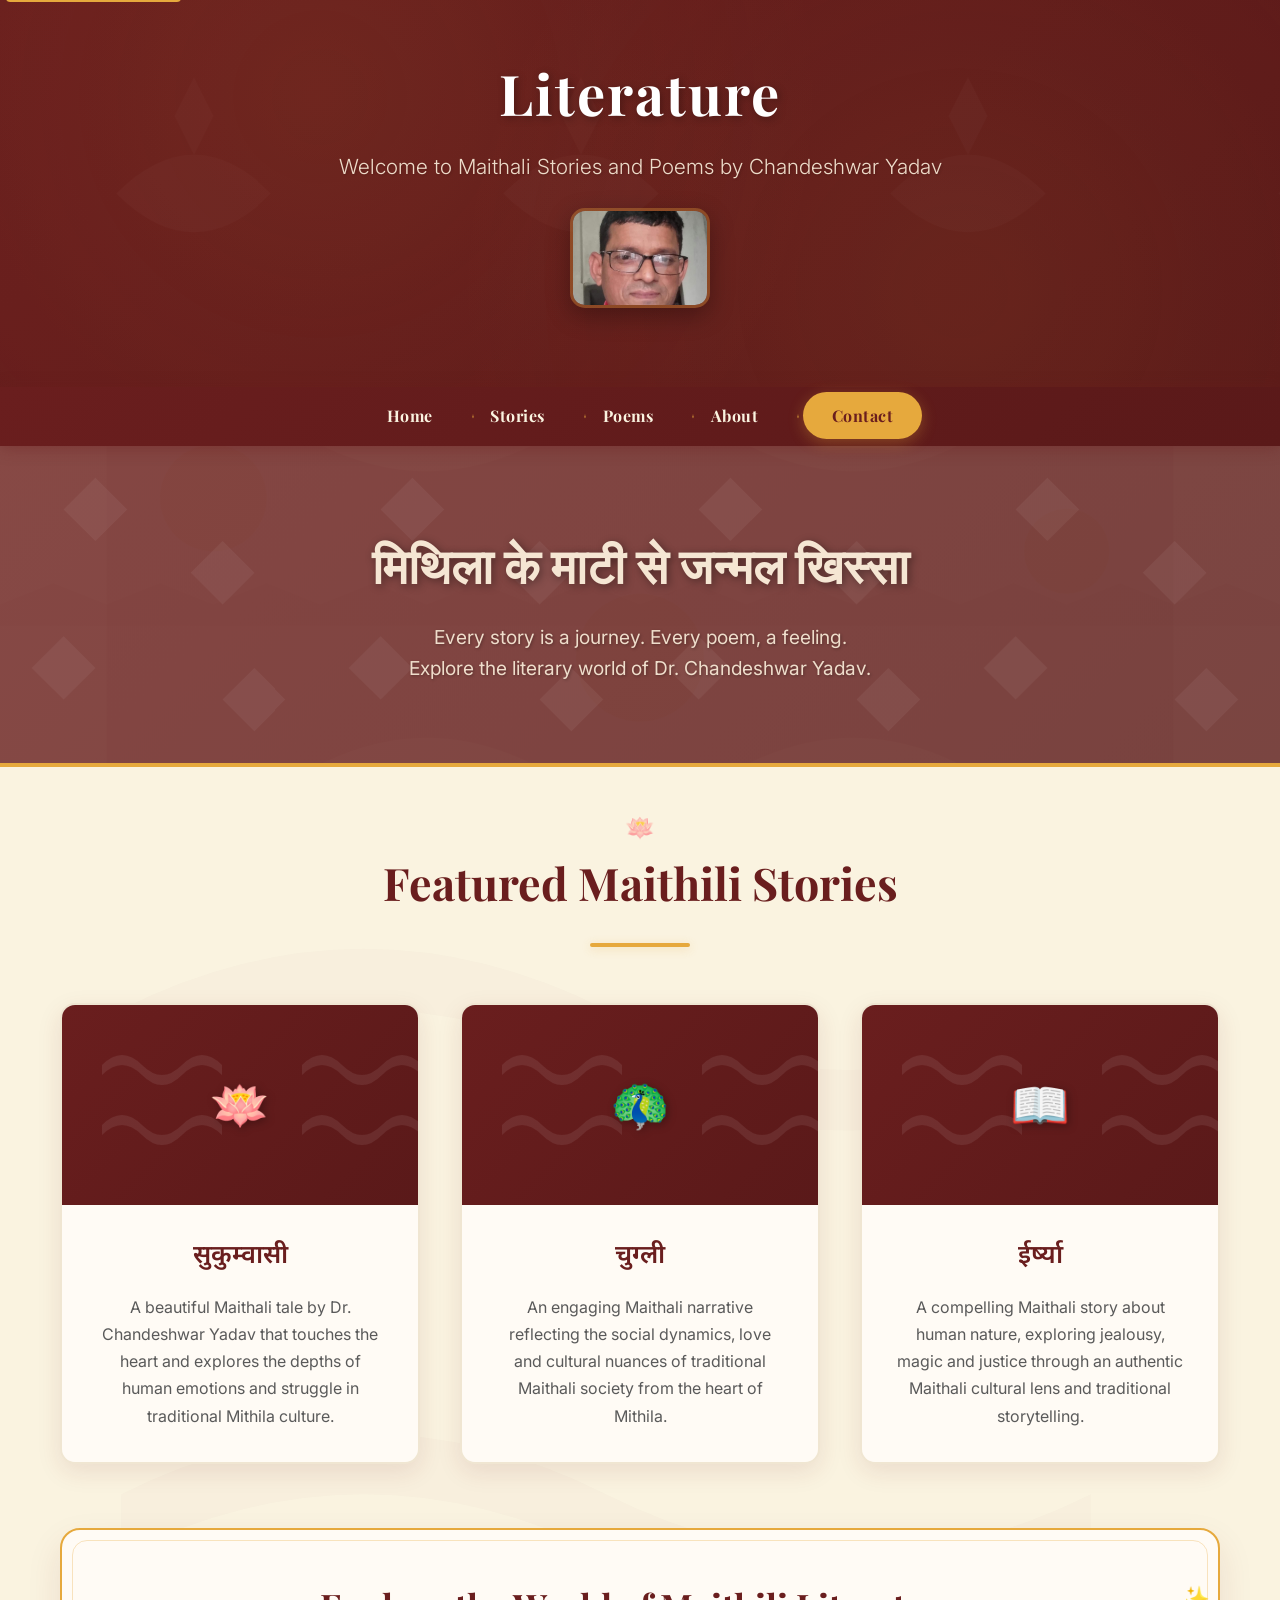
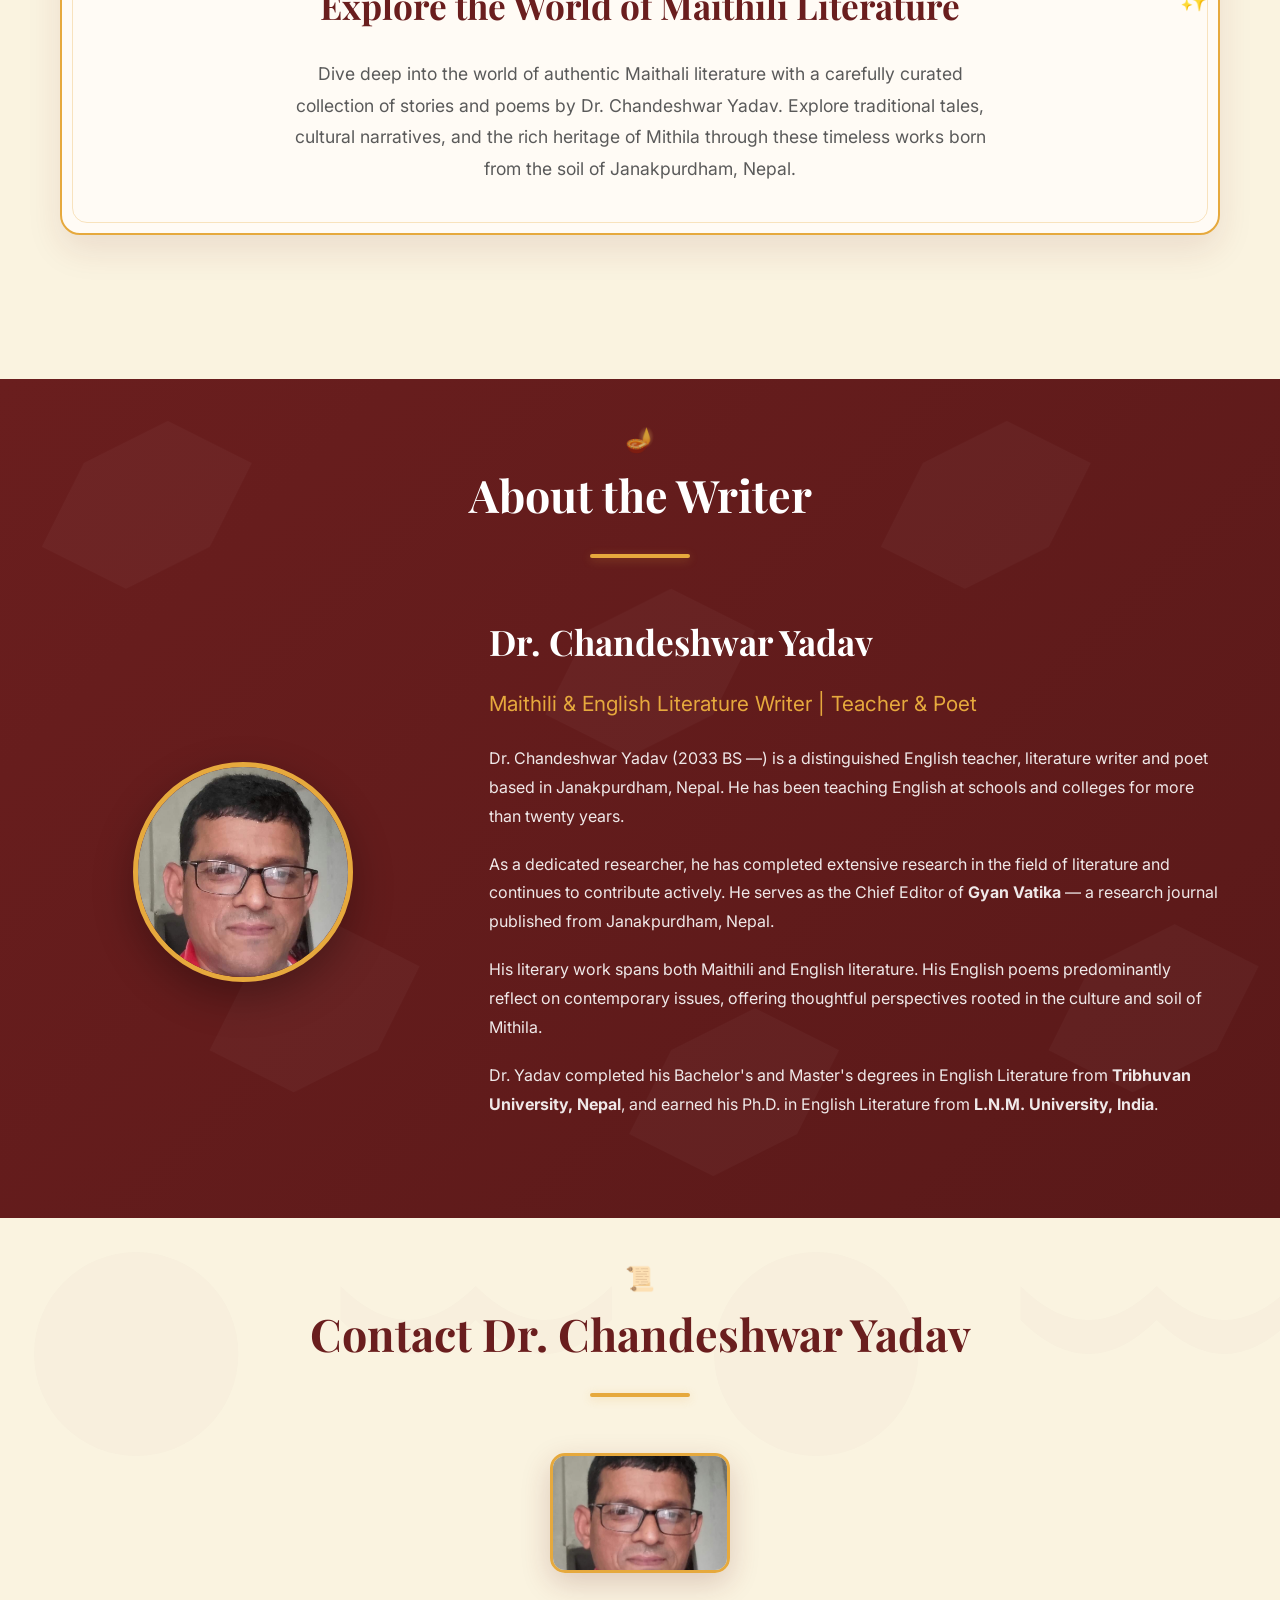
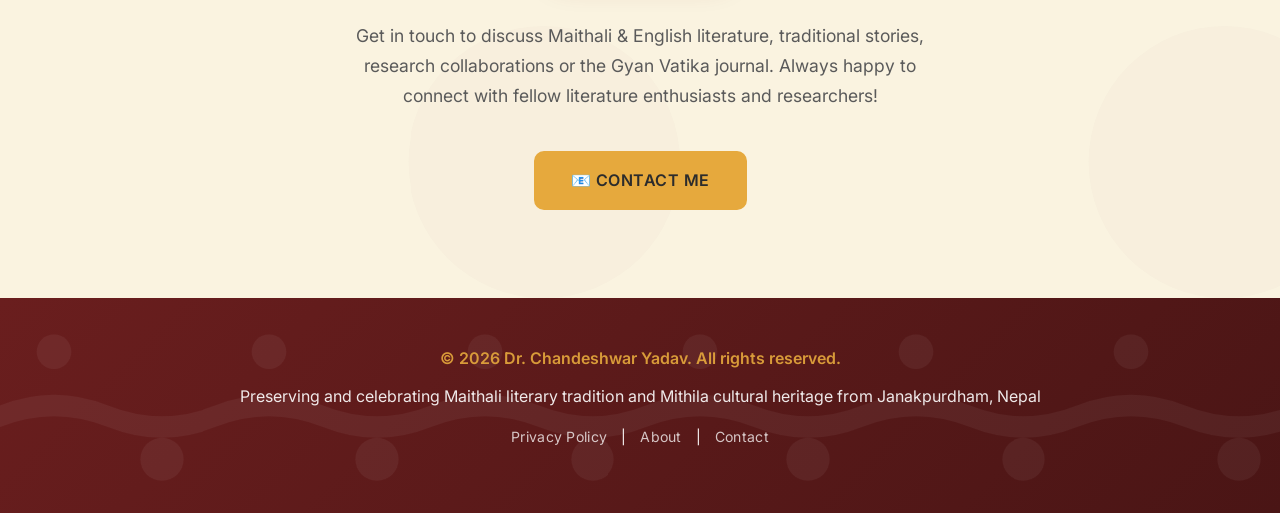
==== commit 7dd2ebf3: "Update index.html" ====
--- a/index.html
+++ b/index.html
@@ -259,8 +259,8 @@
             <div class="nav-container">
                 <ul class="nav-menu" id="navMenu">
                     <li><a href="#home" aria-label="Home">Home</a></li>
-                    <li><a href="#stories" aria-label="Maithili Stories">Stories</a></li>
-                    <li><a href="#poems" aria-label="English Poems">Poems</a></li>
+                    <li><a href="stories.html" aria-label="Maithili Stories">Stories</a></li>
+                    <li><a href="poems.html" aria-label="English Poems">Poems</a></li>
                     <li><a href="#about" aria-label="About Dr. Chandeshwar Yadav">About</a></li>
                     <li><a href="#contact" aria-label="Contact">Contact</a></li>
                 </ul>
--- a/styles.css
+++ b/styles.css
@@ -999,4 +999,40 @@
 .story-body {
     position: relative;
     z-index: 2;
+}
+
+/* ===== FOOTER LINKS ===== */
+footer a {
+    color: rgba(255, 255, 255, 0.75);
+    text-decoration: none;
+    font-family: 'Inter', sans-serif;
+    font-size: 0.88rem;
+    transition: color 0.2s ease;
+    padding: 0.2rem 0;
+    border-bottom: 1px solid transparent;
+}
+
+footer a:hover {
+    color: #E6A93D;
+    border-bottom-color: rgba(230, 169, 61, 0.5);
+}
+
+footer p:last-child {
+    opacity: 1 !important;
+    font-size: 0.88rem !important;
+    font-style: normal !important;
+    letter-spacing: 0.3px;
+}
+
+footer p:last-child a {
+    margin: 0 0.3rem;
+}
+
+/* Separator between links */
+footer p:last-child {
+    display: flex;
+    align-items: center;
+    justify-content: center;
+    gap: 0.3rem;
+    flex-wrap: wrap;
 }
--- a/styles.css
+++ b/styles.css
@@ -999,4 +999,40 @@
 .story-body {
     position: relative;
     z-index: 2;
+}
+
+/* ===== FOOTER LINKS ===== */
+footer a {
+    color: rgba(255, 255, 255, 0.75);
+    text-decoration: none;
+    font-family: 'Inter', sans-serif;
+    font-size: 0.88rem;
+    transition: color 0.2s ease;
+    padding: 0.2rem 0;
+    border-bottom: 1px solid transparent;
+}
+
+footer a:hover {
+    color: #E6A93D;
+    border-bottom-color: rgba(230, 169, 61, 0.5);
+}
+
+footer p:last-child {
+    opacity: 1 !important;
+    font-size: 0.88rem !important;
+    font-style: normal !important;
+    letter-spacing: 0.3px;
+}
+
+footer p:last-child a {
+    margin: 0 0.3rem;
+}
+
+/* Separator between links */
+footer p:last-child {
+    display: flex;
+    align-items: center;
+    justify-content: center;
+    gap: 0.3rem;
+    flex-wrap: wrap;
 }
